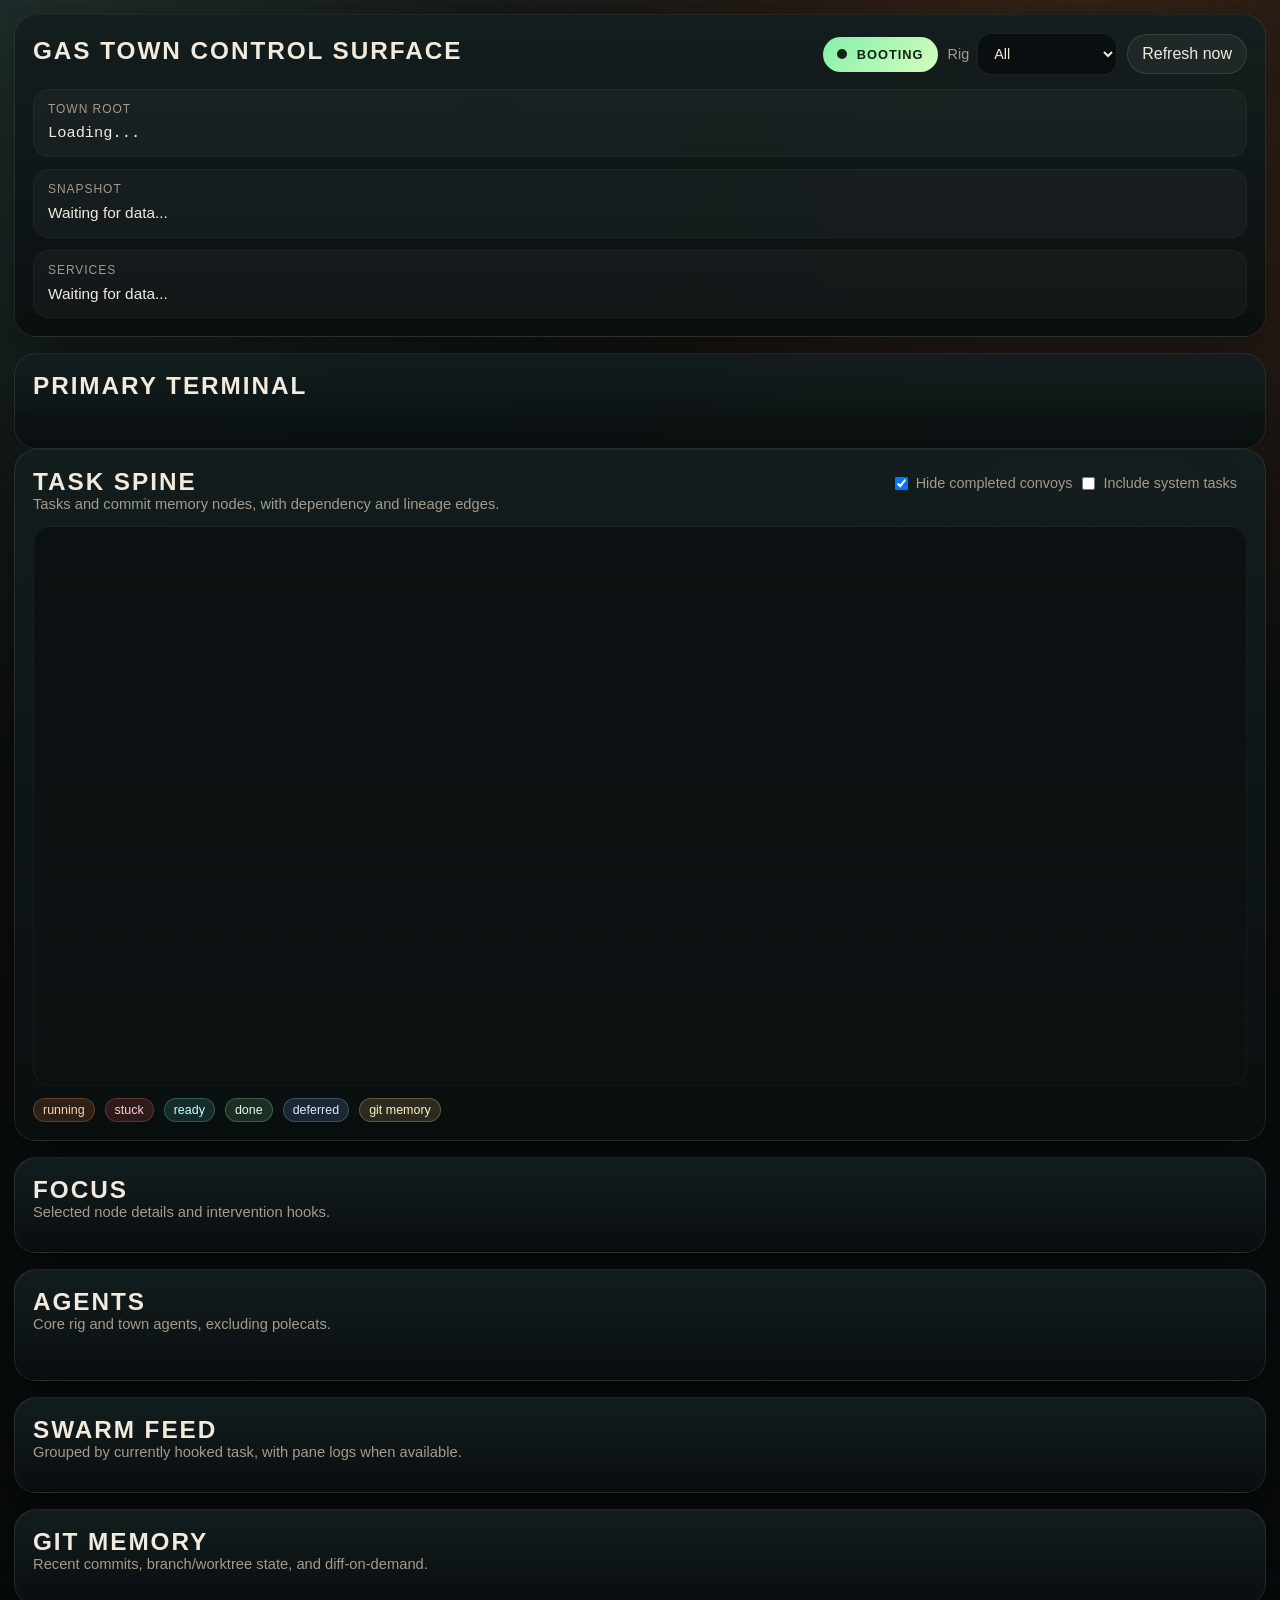
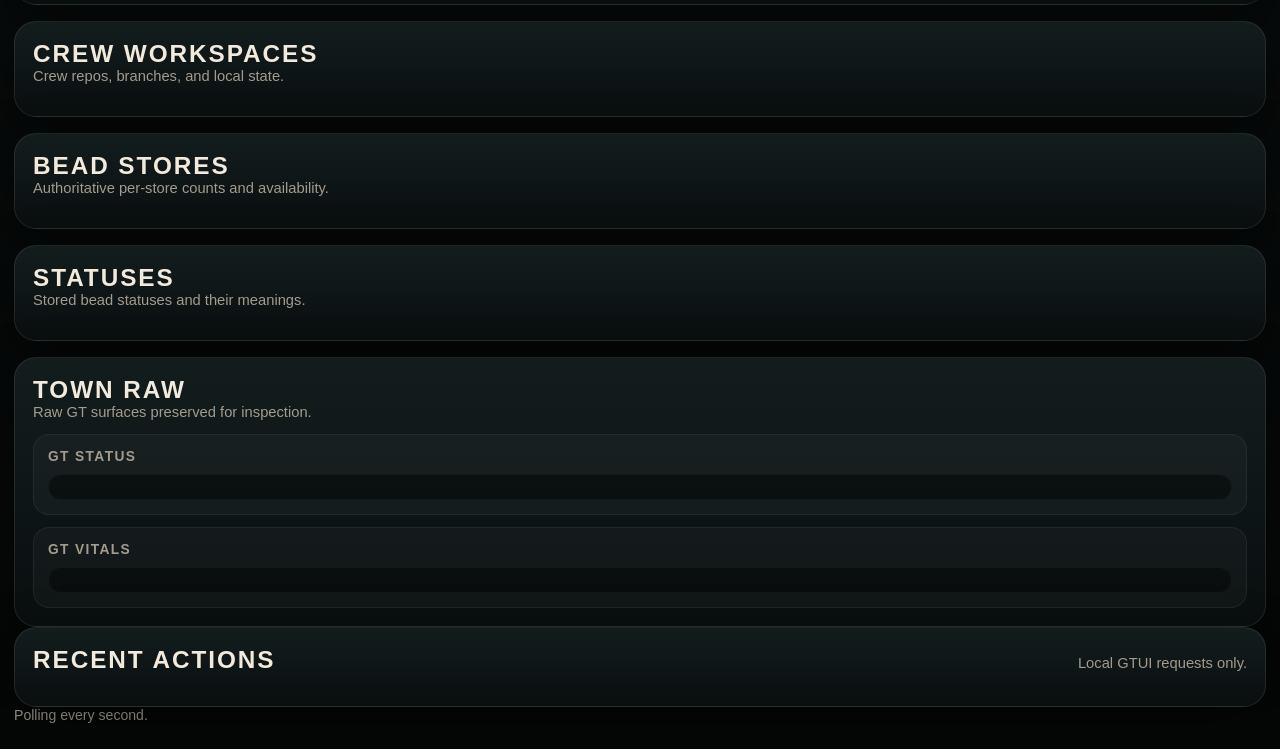
==== frontend/index.html @ 1278452f "chore: retire legacy webui" ====
<!DOCTYPE html>
<html lang="en">
<head>
  <meta charset="UTF-8">
  <meta name="viewport" content="width=device-width, initial-scale=1.0">
  <title>GTUI</title>
  <link rel="stylesheet" href="static/css/app.css">
  <script>
    (() => {
      const platform = navigator.userAgentData?.platform || navigator.platform || navigator.userAgent || "";
      document.documentElement.classList.toggle("tauri-macos", Boolean(window.__TAURI__) && /mac/i.test(platform));
    })();
  </script>
</head>
<body>
  <header class="app-chrome" data-tauri-drag-region aria-label="Window title bar">
    <div class="app-chrome-title">Gas Town UI</div>
  </header>

  <main class="shell">
    <section class="panel metrics-panel">
      <div class="panel-head">
        <h2>Gas Town Control Surface</h2>
        <div class="toolbar control-surface-toolbar">
          <div class="live-pill" id="live-pill">
            <span class="pulse"></span>
            <span id="live-label">Booting</span>
          </div>
          <label class="filter-group" for="scope-select">
            <span>Rig</span>
            <select id="scope-select">
              <option value="all">All</option>
            </select>
          </label>
          <button id="refresh-button" type="button">Refresh now</button>
        </div>
      </div>
      <div id="metrics"></div>
      <div class="control-surface-meta">
        <div class="surface-card">
          <span class="surface-card-label">Town Root</span>
          <div class="surface-card-value mono" id="gt-root">Loading...</div>
        </div>
        <div class="surface-card">
          <span class="surface-card-label">Snapshot</span>
          <div class="surface-card-value" id="snapshot-stamp">Waiting for data...</div>
        </div>
        <div class="surface-card">
          <span class="surface-card-label">Services</span>
          <div class="surface-card-value" id="service-stamp">Waiting for data...</div>
        </div>
      </div>
    </section>

    <section class="panel">
      <div class="panel-head">
        <h2>Primary Terminal</h2>
        <div class="subtle" id="primary-terminal-summary"></div>
      </div>
      <div class="terminal-main" id="primary-terminal"></div>
    </section>

    <section class="main-grid">
      <section class="panel">
        <div class="panel-head">
          <div>
            <h2>Task Spine</h2>
            <div class="subtle">Tasks and commit memory nodes, with dependency and lineage edges.</div>
          </div>
          <div class="toolbar">
            <label class="toggle">
              <input id="hide-completed-convoys" type="checkbox" checked>
              <span>Hide completed convoys</span>
            </label>
            <label class="toggle">
              <input id="include-system" type="checkbox">
              <span>Include system tasks</span>
            </label>
            <div class="subtle" id="graph-summary"></div>
          </div>
        </div>
        <div class="graph-wrap">
          <div class="graph-stage" id="graph-stage">
            <svg class="graph-svg" id="graph-svg"></svg>
            <div class="graph-nodes" id="graph-nodes"></div>
          </div>
        </div>
        <div class="legend">
          <span class="chip running">running</span>
          <span class="chip stuck">stuck</span>
          <span class="chip ready">ready</span>
          <span class="chip done">done</span>
          <span class="chip ice">deferred</span>
          <span class="chip memory">git memory</span>
        </div>
      </section>

      <aside class="panel">
        <div class="panel-head">
          <div>
            <h2>Focus</h2>
            <div class="subtle">Selected node details and intervention hooks.</div>
          </div>
        </div>
        <div class="focus-stack" id="focus-panel"></div>
      </aside>
    </section>

    <section class="panel section-gap">
      <div class="panel-head">
        <div>
          <h2>Agents</h2>
          <div class="subtle">Core rig and town agents, excluding polecats.</div>
        </div>
        <div class="subtle" id="agent-summary"></div>
      </div>
      <div class="roster-grid" id="agent-roster"></div>
    </section>

    <section class="lower-grid">
      <section class="panel swarm-feed-panel">
        <div class="panel-head">
          <div>
            <h2>Swarm Feed</h2>
            <div class="subtle">Grouped by currently hooked task, with pane logs when available.</div>
          </div>
          <div class="subtle" id="feed-summary"></div>
        </div>
        <div class="feed-list" id="feed-list"></div>
      </section>

      <section class="panel">
        <div class="panel-head">
          <div>
            <h2>Git Memory</h2>
            <div class="subtle">Recent commits, branch/worktree state, and diff-on-demand.</div>
          </div>
          <div class="subtle" id="git-summary"></div>
        </div>
        <div class="git-grid" id="git-panel"></div>
      </section>
    </section>

    <section class="overview-grid">
      <section class="panel">
        <div class="panel-head">
          <div>
            <h2>Crew Workspaces</h2>
            <div class="subtle">Crew repos, branches, and local state.</div>
          </div>
          <div class="subtle" id="crew-summary"></div>
        </div>
        <div class="stack" id="crew-panel"></div>
      </section>

      <section class="panel">
        <div class="panel-head">
          <div>
            <h2>Bead Stores</h2>
            <div class="subtle">Authoritative per-store counts and availability.</div>
          </div>
          <div class="subtle" id="stores-summary"></div>
        </div>
        <div class="stack" id="stores-panel"></div>
      </section>

      <section class="panel">
        <div class="panel-head">
          <div>
            <h2>Statuses</h2>
            <div class="subtle">Stored bead statuses and their meanings.</div>
          </div>
        </div>
        <div class="stack" id="status-panel"></div>
      </section>
    </section>

    <section class="panel">
      <div class="panel-head">
        <div>
          <h2>Town Raw</h2>
          <div class="subtle">Raw GT surfaces preserved for inspection.</div>
        </div>
      </div>
      <div class="raw-grid">
        <div class="card">
          <h3>GT Status</h3>
          <pre id="raw-status"></pre>
        </div>
        <div class="card">
          <h3>GT Vitals</h3>
          <pre id="raw-vitals"></pre>
        </div>
      </div>
    </section>

    <section class="panel" id="actions-panel">
      <div class="panel-head">
        <h2>Recent Actions</h2>
        <div class="subtle">Local GTUI requests only.</div>
      </div>
      <div class="action-list" id="actions-list"></div>
    </section>

    <section class="panel" id="errors-panel" hidden>
      <div class="panel-head">
        <h2>Command Errors</h2>
        <div class="subtle">Failed polls stay visible here until the next clean update.</div>
      </div>
      <div class="error-list" id="errors-list"></div>
    </section>

    <div class="footer">
      <div id="footer-left">Polling every second.</div>
      <div id="footer-right"></div>
    </div>
  </main>

  <div class="toast" id="toast"></div>

  <script type="module" src="static/js/app.js"></script>
</body>
</html>
---- frontend/static/css/app.css ----
:root {
      --bg: #0a0f10;
      --bg-2: #0f1718;
      --panel: rgba(14, 22, 23, 0.9);
      --panel-2: rgba(19, 30, 31, 0.92);
      --line: rgba(230, 225, 211, 0.1);
      --text: #f2eadc;
      --muted: #a39b8d;
      --running: #ff8a3d;
      --stuck: #ff6767;
      --ready: #60d3c5;
      --done: #8de5a8;
      --ice: #8eb5ff;
      --memory: #f3cb7a;
      --accent: #f7b267;
      --shadow: 0 24px 60px rgba(0, 0, 0, 0.35);
      --radius: 22px;
      --radius-sm: 16px;
      --mono: "Iosevka", "SFMono-Regular", "Menlo", "Monaco", monospace;
      --sans: "IBM Plex Sans", "Avenir Next", "Segoe UI", sans-serif;
      --display: "Avenir Next Condensed", "Futura", "Trebuchet MS", sans-serif;
    }

    * {
      box-sizing: border-box;
    }

    html, body {
      margin: 0;
      min-height: 100%;
      background:
        radial-gradient(circle at top left, rgba(96, 211, 197, 0.14), transparent 28%),
        radial-gradient(circle at 85% 5%, rgba(255, 138, 61, 0.16), transparent 24%),
        linear-gradient(180deg, #121110 0%, #090d0d 52%, #050707 100%);
      color: var(--text);
      font-family: var(--sans);
    }

    body::before {
      content: "";
      position: fixed;
      inset: 0;
      pointer-events: none;
      background-image:
        linear-gradient(rgba(255, 255, 255, 0.02) 1px, transparent 1px),
        linear-gradient(90deg, rgba(255, 255, 255, 0.02) 1px, transparent 1px);
      background-size: 32px 32px;
      mask-image: linear-gradient(180deg, rgba(0, 0, 0, 0.7), transparent 90%);
    }

    button, input, textarea, select {
      font: inherit;
    }

    button {
      appearance: none;
      border: 1px solid rgba(255, 255, 255, 0.1);
      background: rgba(255, 255, 255, 0.05);
      color: var(--text);
      padding: 10px 14px;
      border-radius: 999px;
      cursor: pointer;
      transition: background 120ms ease, transform 120ms ease, border-color 120ms ease;
    }

    button:hover:enabled {
      background: rgba(255, 255, 255, 0.1);
      transform: translateY(-1px);
      border-color: rgba(255, 255, 255, 0.18);
    }

    button:disabled {
      opacity: 0.4;
      cursor: not-allowed;
    }

    input, textarea, select {
      width: 100%;
      border-radius: 14px;
      border: 1px solid rgba(255, 255, 255, 0.08);
      background: rgba(4, 7, 8, 0.56);
      color: var(--text);
      padding: 11px 12px;
    }

    textarea {
      min-height: 92px;
      resize: vertical;
    }

    .shell {
      width: min(1680px, calc(100% - 28px));
      margin: 14px auto 26px;
    }

    .app-chrome {
      display: none;
    }

    .tauri-macos .app-chrome {
      display: grid;
      grid-template-columns: minmax(120px, 1fr) auto minmax(120px, 1fr);
      align-items: center;
      height: 72px;
      padding: 0 24px;
      color: rgba(242, 234, 220, 0.78);
      user-select: none;
    }

    .app-chrome-title {
      grid-column: 2;
      font-weight: 800;
      letter-spacing: 0.08em;
      line-height: 1;
      pointer-events: none;
    }

    .hero {
      display: grid;
      grid-template-columns: minmax(0, 1.35fr) minmax(360px, 0.95fr);
      gap: 16px;
      margin-bottom: 16px;
    }

    .hero-card,
    .panel,
    .metric,
    .feed-card,
    .group-card,
    .repo-card {
      border: 1px solid var(--line);
      background: linear-gradient(180deg, rgba(20, 30, 31, 0.96), rgba(10, 15, 16, 0.94));
      box-shadow: var(--shadow);
      border-radius: var(--radius);
      backdrop-filter: blur(18px);
    }

    .hero-card {
      padding: 22px 24px;
      position: relative;
      overflow: hidden;
    }

    .hero-card::after {
      content: "";
      position: absolute;
      inset: auto -10% -45% 48%;
      height: 180px;
      background: radial-gradient(circle, rgba(247, 178, 103, 0.16), transparent 70%);
      pointer-events: none;
    }

    .eyebrow {
      margin: 0 0 10px;
      text-transform: uppercase;
      letter-spacing: 0.18em;
      color: var(--ready);
      font-size: 0.74rem;
      font-weight: 700;
    }

    h1 {
      margin: 0;
      font-family: var(--display);
      text-transform: uppercase;
      letter-spacing: 0.04em;
      line-height: 0.94;
      font-size: clamp(2.8rem, 4.4vw, 5rem);
    }

    .subtitle {
      margin: 12px 0 0;
      max-width: 70ch;
      color: var(--muted);
      line-height: 1.55;
    }

    .hero-grid {
      display: grid;
      gap: 12px;
    }

    .live-row {
      display: flex;
      align-items: center;
      justify-content: space-between;
      gap: 12px;
    }

    .live-pill {
      display: inline-flex;
      align-items: center;
      gap: 10px;
      padding: 10px 14px;
      border-radius: 999px;
      background: linear-gradient(135deg, #84f0ab, #d6fdbd);
      color: #102214;
      font-weight: 800;
      letter-spacing: 0.08em;
      text-transform: uppercase;
      font-size: 0.8rem;
    }

    .live-pill.stale {
      background: linear-gradient(135deg, var(--memory), #ffe6ab);
      color: #342309;
    }

    .live-pill.error {
      background: linear-gradient(135deg, #ff7e7e, #ffc1c1);
      color: #341010;
    }

    .live-pill.loading {
      background: linear-gradient(135deg, var(--ice), #dbe7ff);
      color: #0e1d38;
    }

    .pulse {
      width: 10px;
      height: 10px;
      border-radius: 50%;
      background: currentColor;
      animation: pulse 1.4s infinite;
    }

    @keyframes pulse {
      0% { box-shadow: 0 0 0 0 rgba(0, 0, 0, 0.35); }
      70% { box-shadow: 0 0 0 12px rgba(0, 0, 0, 0); }
      100% { box-shadow: 0 0 0 0 rgba(0, 0, 0, 0); }
    }

    .stamp-grid {
      display: grid;
      gap: 10px;
    }

    .stamp {
      padding: 12px 14px;
      border-radius: 16px;
      background: rgba(255, 255, 255, 0.03);
      border: 1px solid rgba(255, 255, 255, 0.04);
    }

    .stamp-label {
      display: block;
      margin-bottom: 8px;
      color: var(--muted);
      font-size: 0.75rem;
      text-transform: uppercase;
      letter-spacing: 0.08em;
    }

    .stamp-value {
      font-size: 0.96rem;
      line-height: 1.45;
      word-break: break-word;
    }

    .metrics-panel {
      margin-bottom: 16px;
      overflow: hidden;
    }

    .metrics-table-wrap {
      overflow-x: auto;
    }

    .control-surface-toolbar {
      justify-content: flex-end;
    }

    .control-surface-meta {
      display: grid;
      grid-template-columns: repeat(3, minmax(0, 1fr));
      gap: 12px;
      margin-top: 12px;
    }

    .surface-card {
      padding: 12px 14px;
      border-radius: 16px;
      background: rgba(255, 255, 255, 0.03);
      border: 1px solid rgba(255, 255, 255, 0.04);
      min-width: 0;
    }

    .surface-card-label {
      display: block;
      margin-bottom: 6px;
      color: var(--muted);
      font-size: 0.75rem;
      text-transform: uppercase;
      letter-spacing: 0.08em;
    }

    .surface-card-value {
      font-size: 0.96rem;
      line-height: 1.45;
      word-break: break-word;
    }

    .metrics-table {
      width: 100%;
      border-collapse: collapse;
      table-layout: fixed;
    }

    .metrics-table td {
      padding: 10px 12px 11px;
      border-top: 1px solid rgba(255, 255, 255, 0.05);
      border-right: 1px solid rgba(255, 255, 255, 0.05);
      vertical-align: top;
    }

    .metrics-table td:last-child {
      border-right: 0;
    }

    .metrics-table-label {
      color: var(--muted);
      text-transform: uppercase;
      letter-spacing: 0.08em;
      font-size: 0.71rem;
      margin-bottom: 6px;
    }

    .metrics-table-value {
      font-family: var(--display);
      font-size: clamp(1.2rem, 1.5vw, 1.8rem);
      line-height: 1;
      margin-bottom: 6px;
    }

    .metrics-table-sub {
      color: var(--muted);
      font-size: 0.79rem;
      line-height: 1.3;
      display: -webkit-box;
      -webkit-line-clamp: 2;
      -webkit-box-orient: vertical;
      overflow: hidden;
    }

    .accent-running { color: var(--running); }
    .accent-stuck { color: var(--stuck); }
    .accent-ready { color: var(--ready); }
    .accent-done { color: var(--done); }
    .accent-memory { color: var(--memory); }
    .accent-ice { color: var(--ice); }

    .panel {
      padding: 18px;
    }

    .panel-head {
      display: flex;
      align-items: baseline;
      justify-content: space-between;
      gap: 12px;
      margin-bottom: 14px;
    }

    .panel-head h2 {
      margin: 0;
      font-family: var(--display);
      text-transform: uppercase;
      letter-spacing: 0.08em;
      font-size: 1.52rem;
    }

    .subtle {
      color: var(--muted);
      font-size: 0.92rem;
    }

    .toolbar {
      display: flex;
      align-items: center;
      gap: 10px;
      flex-wrap: wrap;
    }

    .filter-group {
      display: inline-flex;
      align-items: center;
      gap: 8px;
      color: var(--muted);
      font-size: 0.9rem;
    }

    .filter-group select {
      width: auto;
      min-width: 140px;
      padding-right: 34px;
    }

    .toggle {
      display: inline-flex;
      align-items: center;
      gap: 8px;
      color: var(--muted);
      font-size: 0.9rem;
    }

    .toggle input {
      width: auto;
      margin: 0;
    }

    .main-grid {
      display: grid;
      grid-template-columns: minmax(0, 1.7fr) minmax(360px, 0.8fr);
      gap: 16px;
      margin-bottom: 16px;
    }

    .main-grid > *,
    .lower-grid > *,
    .overview-grid > *,
    .raw-grid > *,
    .terminal-main > * {
      min-width: 0;
    }

    .lower-grid {
      display: grid;
      grid-template-columns: minmax(0, 1.15fr) minmax(0, 1fr);
      gap: 16px;
      margin-bottom: 16px;
    }

    .overview-grid {
      display: grid;
      grid-template-columns: repeat(3, minmax(0, 1fr));
      gap: 16px;
      margin-bottom: 16px;
    }

    .raw-grid {
      display: grid;
      grid-template-columns: repeat(2, minmax(0, 1fr));
      gap: 12px;
    }

    .terminal-main {
      display: grid;
      grid-template-columns: minmax(0, 1.45fr) minmax(300px, 0.85fr);
      gap: 14px;
      margin-bottom: 16px;
    }

    .section-gap {
      margin-bottom: 16px;
    }

    .terminal-shell {
      display: grid;
      gap: 12px;
    }

    .terminal-meta {
      display: grid;
      gap: 12px;
    }

    .graph-wrap {
      position: relative;
      min-height: 560px;
      border-radius: 18px;
      overflow: auto;
      cursor: grab;
      scrollbar-width: none;
      -ms-overflow-style: none;
      touch-action: none;
      background:
        linear-gradient(180deg, rgba(6, 9, 10, 0.58), rgba(14, 19, 20, 0.42)),
        linear-gradient(90deg, rgba(255, 255, 255, 0.02) 1px, transparent 1px),
        linear-gradient(rgba(255, 255, 255, 0.02) 1px, transparent 1px);
      background-size: auto, 48px 48px, 48px 48px;
      border: 1px solid rgba(255, 255, 255, 0.04);
    }

    .graph-wrap::-webkit-scrollbar {
      width: 0;
      height: 0;
      display: none;
    }

    .graph-wrap.dragging {
      cursor: grabbing;
      user-select: none;
    }

    .graph-stage {
      position: relative;
      min-width: 100%;
    }

    .graph-svg {
      position: absolute;
      inset: 0;
      overflow: visible;
    }

    .graph-nodes {
      position: relative;
    }

    .graph-edge {
      fill: none;
      stroke-width: 2.4;
      opacity: 0.56;
    }

    .graph-edge.dependency { stroke: rgba(255, 255, 255, 0.35); }
    .graph-edge.parent { stroke: rgba(96, 211, 197, 0.45); stroke-dasharray: 7 6; }
    .graph-edge.commit { stroke: rgba(243, 203, 122, 0.55); stroke-dasharray: 4 5; }
    .graph-edge.active { opacity: 0.95; }
    .graph-edge.muted { opacity: 0.14; }

    .node {
      position: absolute;
      border: 1px solid rgba(255, 255, 255, 0.08);
      border-radius: 18px;
      padding: 12px 14px;
      text-align: left;
      color: var(--text);
      background: linear-gradient(180deg, rgba(16, 24, 25, 0.98), rgba(8, 12, 13, 0.96));
      box-shadow: 0 18px 38px rgba(0, 0, 0, 0.28);
      cursor: pointer;
      transition: transform 120ms ease, border-color 120ms ease, box-shadow 120ms ease, opacity 120ms ease;
    }

    .node:hover {
      transform: translateY(-2px);
    }

    .node.selected {
      border-color: rgba(247, 178, 103, 0.9);
      box-shadow: 0 0 0 2px rgba(247, 178, 103, 0.2), 0 20px 42px rgba(0, 0, 0, 0.32);
    }

    .node.muted {
      opacity: 0.3;
    }

    .node.task { width: 244px; min-height: 92px; }
    .node.commit { width: 176px; min-height: 58px; border-radius: 999px; }
    .node.running { border-color: rgba(255, 138, 61, 0.7); }
    .node.stuck { border-color: rgba(255, 103, 103, 0.65); }
    .node.ready { border-color: rgba(96, 211, 197, 0.56); }
    .node.done { border-color: rgba(141, 229, 168, 0.55); }
    .node.ice { border-color: rgba(142, 181, 255, 0.55); }
    .node.memory { border-color: rgba(243, 203, 122, 0.7); }

    .node-top {
      display: flex;
      align-items: baseline;
      justify-content: space-between;
      gap: 10px;
      margin-bottom: 8px;
    }

    .node-id {
      font-family: var(--mono);
      font-size: 0.78rem;
      color: var(--memory);
      letter-spacing: 0.04em;
    }

    .status-dot {
      width: 10px;
      height: 10px;
      border-radius: 50%;
      flex: none;
    }

    .status-dot.running { background: var(--running); }
    .status-dot.stuck { background: var(--stuck); }
    .status-dot.ready { background: var(--ready); }
    .status-dot.done { background: var(--done); }
    .status-dot.ice { background: var(--ice); }
    .status-dot.memory { background: var(--memory); }

    .node-title {
      font-weight: 800;
      line-height: 1.35;
      font-size: 0.94rem;
    }

    .node-meta {
      display: flex;
      flex-wrap: wrap;
      gap: 7px;
      margin-top: 10px;
    }

    .chip {
      display: inline-flex;
      align-items: center;
      gap: 7px;
      padding: 5px 9px;
      border-radius: 999px;
      background: rgba(255, 255, 255, 0.06);
      color: var(--muted);
      border: 1px solid rgba(255, 255, 255, 0.06);
      font-size: 0.78rem;
      line-height: 1;
    }

    .chip.running {
      background: rgba(255, 138, 61, 0.15);
      color: #ffd1b3;
      border-color: rgba(255, 138, 61, 0.28);
    }

    .chip.stuck {
      background: rgba(255, 103, 103, 0.15);
      color: #ffd0d0;
      border-color: rgba(255, 103, 103, 0.28);
    }

    .chip.ready {
      background: rgba(96, 211, 197, 0.15);
      color: #c8fff8;
      border-color: rgba(96, 211, 197, 0.28);
    }

    .chip.done {
      background: rgba(141, 229, 168, 0.15);
      color: #d9ffe4;
      border-color: rgba(141, 229, 168, 0.28);
    }

    .chip.memory {
      background: rgba(243, 203, 122, 0.15);
      color: #fff1c4;
      border-color: rgba(243, 203, 122, 0.28);
    }

    .chip.ice {
      background: rgba(142, 181, 255, 0.15);
      color: #dbe8ff;
      border-color: rgba(142, 181, 255, 0.28);
    }

    .legend {
      display: flex;
      gap: 10px;
      flex-wrap: wrap;
      margin-top: 12px;
      color: var(--muted);
      font-size: 0.83rem;
    }

    .focus-stack,
    .stack {
      display: grid;
      gap: 12px;
      min-width: 0;
    }

    .focus-title {
      font-size: 1.18rem;
      font-weight: 800;
      line-height: 1.35;
    }

    .focus-description {
      color: var(--muted);
      line-height: 1.58;
      font-size: 0.95rem;
      max-height: 180px;
      overflow: auto;
      padding-right: 4px;
      min-width: 0;
      overflow-wrap: anywhere;
      word-break: break-word;
    }

    .card {
      border: 1px solid rgba(255, 255, 255, 0.06);
      border-radius: 16px;
      padding: 14px;
      background: rgba(255, 255, 255, 0.03);
      min-width: 0;
      max-width: 100%;
      box-sizing: border-box;
    }

    .card h3 {
      margin: 0 0 10px;
      font-size: 0.86rem;
      text-transform: uppercase;
      letter-spacing: 0.1em;
      color: var(--muted);
    }

    .mono {
      font-family: var(--mono);
    }

    .agent-row,
    .memory-row,
    .commit-row {
      display: grid;
      gap: 8px;
      padding: 12px;
      border-radius: 14px;
      background: rgba(255, 255, 255, 0.03);
      border: 1px solid rgba(255, 255, 255, 0.04);
      min-width: 0;
      max-width: 100%;
      box-sizing: border-box;
    }

    .agent-top,
    .memory-top,
    .commit-top,
    .group-top {
      display: flex;
      align-items: baseline;
      justify-content: space-between;
      gap: 10px;
    }

    .tiny-actions {
      display: flex;
      gap: 8px;
      flex-wrap: wrap;
    }

    .tiny-actions button {
      padding: 8px 11px;
      font-size: 0.84rem;
    }

    .empty {
      padding: 16px;
      border: 1px dashed rgba(255, 255, 255, 0.08);
      border-radius: 16px;
      color: var(--muted);
      text-align: center;
      background: rgba(255, 255, 255, 0.02);
    }

    .loading-state {
      display: flex;
      align-items: center;
      gap: 14px;
      min-height: 104px;
      padding: 18px;
      border-top: 1px solid rgba(255, 255, 255, 0.05);
      background: rgba(255, 255, 255, 0.02);
    }

    .loading-spinner {
      width: 34px;
      height: 34px;
      flex: 0 0 auto;
      border-radius: 50%;
      border: 3px solid rgba(142, 181, 255, 0.2);
      border-top-color: var(--ice);
      animation: spin 900ms linear infinite;
    }

    .loading-title {
      color: var(--text);
      font-weight: 800;
      margin-bottom: 4px;
    }

    .loading-copy {
      color: var(--muted);
      line-height: 1.45;
    }

    .loading-empty {
      border-color: rgba(142, 181, 255, 0.18);
      background: rgba(142, 181, 255, 0.04);
    }

    @keyframes spin {
      to {
        transform: rotate(360deg);
      }
    }

    .feed-list {
      display: grid;
      gap: 12px;
      align-content: start;
      min-width: 0;
    }

    .swarm-feed-panel {
      display: flex;
      flex-direction: column;
    }

    .swarm-feed-panel .feed-list {
      flex: 1 1 auto;
    }

    .feed-list.single-feed-group {
      height: 100%;
    }

    .feed-list.single-feed-group > .group-card {
      min-height: 100%;
      display: flex;
      flex-direction: column;
    }

    .roster-grid {
      display: grid;
      grid-template-columns: repeat(auto-fit, minmax(320px, 1fr));
      gap: 12px;
      margin-bottom: 16px;
    }

    .terminal-roster-grid {
      grid-template-columns: minmax(0, 1fr);
      margin-bottom: 0;
    }

    .roster-card {
      padding: 14px;
      min-width: 0;
      max-width: 100%;
      box-sizing: border-box;
    }

    .roster-main {
      display: grid;
      gap: 10px;
      min-width: 0;
    }

    .roster-main > * {
      min-width: 0;
      max-width: 100%;
    }

    .roster-task {
      display: grid;
      gap: 6px;
    }

    .roster-task-title {
      font-weight: 800;
      line-height: 1.35;
      font-size: 0.98rem;
    }

    .roster-churn {
      padding: 12px;
      border-radius: 14px;
      background: rgba(255, 255, 255, 0.03);
      border: 1px solid rgba(255, 255, 255, 0.04);
      display: grid;
      gap: 8px;
    }

    .roster-churn-label {
      color: var(--muted);
      font-size: 0.76rem;
      text-transform: uppercase;
      letter-spacing: 0.08em;
    }

    .roster-churn-text {
      line-height: 1.5;
    }

    .group-card {
      padding: 14px;
      min-width: 0;
      max-width: 100%;
      box-sizing: border-box;
    }

    .roster-card .agent-top {
      align-items: flex-start;
      flex-wrap: wrap;
    }

    .roster-card .agent-top > :first-child {
      flex: 1 1 240px;
      min-width: 0;
    }

    .roster-card .tiny-actions {
      flex: 0 0 auto;
      max-width: 100%;
      justify-content: flex-end;
    }

    .roster-card .feed-title,
    .roster-card .subtle,
    .roster-card .mono,
    .roster-card .roster-task-title,
    .roster-card .roster-churn-text,
    .roster-card details,
    .roster-card details summary,
    .roster-card pre {
      min-width: 0;
      max-width: 100%;
      overflow-wrap: anywhere;
      word-break: break-word;
      box-sizing: border-box;
    }

    .group-header {
      display: grid;
      gap: 10px;
      margin-bottom: 12px;
    }

    .agent-grid {
      display: grid;
      gap: 10px;
      align-items: stretch;
    }

    .agent-grid.single-agent {
      min-height: 100%;
    }

    .feed-card {
      padding: 12px;
      border-radius: 16px;
      display: grid;
      gap: 12px;
      align-content: start;
      min-width: 0;
    }

    .agent-grid.single-agent > .feed-card {
      min-height: 100%;
    }

    .feed-title {
      font-weight: 800;
    }

    .log-block,
    .event-block,
    pre {
      margin: 0;
      padding: 12px;
      border-radius: 14px;
      background: rgba(4, 7, 8, 0.58);
      border: 1px solid rgba(255, 255, 255, 0.04);
      color: #d8d2c6;
      font-family: var(--mono);
      font-size: 0.8rem;
      line-height: 1.5;
      white-space: pre-wrap;
      word-break: break-word;
    }

    .primary-log-block {
      min-height: 320px;
      max-height: min(72vh, 980px);
      overflow: auto;
      overscroll-behavior: contain;
      scrollbar-gutter: stable;
    }

    .feed-log-block {
      min-height: 220px;
      max-height: min(38vh, 360px);
      overflow: auto;
      overscroll-behavior: contain;
      scrollbar-gutter: stable;
    }

    .codex-transcript {
      display: grid;
      gap: 12px;
      padding: 14px;
      align-content: start;
    }

    .codex-item {
      display: grid;
      gap: 7px;
    }

    .codex-head {
      display: flex;
      align-items: center;
      justify-content: space-between;
      gap: 10px;
      color: var(--muted);
      font-size: 0.76rem;
      text-transform: uppercase;
      letter-spacing: 0.08em;
    }

    .codex-head-left {
      display: inline-flex;
      align-items: center;
      gap: 8px;
      min-width: 0;
    }

    .codex-role {
      color: var(--text);
      font-weight: 700;
    }

    .codex-phase {
      color: var(--muted);
    }

    .codex-time {
      flex: none;
      white-space: nowrap;
    }

    .codex-bubble {
      border-radius: 16px;
      border: 1px solid rgba(255, 255, 255, 0.06);
      background: rgba(255, 255, 255, 0.04);
      padding: 12px 13px;
      min-width: 0;
    }

    .codex-item.user .codex-bubble {
      background: rgba(243, 203, 122, 0.08);
      border-color: rgba(243, 203, 122, 0.18);
    }

    .codex-item.assistant .codex-bubble {
      background: rgba(96, 211, 197, 0.07);
      border-color: rgba(96, 211, 197, 0.14);
    }

    .codex-item.tool_call .codex-bubble,
    .codex-item.tool_output .codex-bubble {
      background: rgba(255, 255, 255, 0.03);
      border-color: rgba(255, 255, 255, 0.07);
    }

    .codex-item.event .codex-bubble {
      background: rgba(142, 181, 255, 0.08);
      border-color: rgba(142, 181, 255, 0.16);
    }

    .codex-text,
    .codex-summary,
    .codex-event-text {
      word-break: break-word;
      line-height: 1.55;
    }

    .codex-item.user .codex-text,
    .codex-event-text {
      white-space: pre-wrap;
    }

    .codex-summary {
      font-weight: 700;
      line-height: 1.4;
    }

    .codex-markdown {
      display: grid;
      gap: 10px;
    }

    .codex-markdown > :first-child {
      margin-top: 0;
    }

    .codex-markdown > :last-child {
      margin-bottom: 0;
    }

    .codex-markdown p,
    .codex-markdown ul,
    .codex-markdown ol,
    .codex-markdown blockquote,
    .codex-markdown pre,
    .codex-markdown h1,
    .codex-markdown h2,
    .codex-markdown h3,
    .codex-markdown h4,
    .codex-markdown h5,
    .codex-markdown h6 {
      margin: 0;
    }

    .codex-markdown h1,
    .codex-markdown h2,
    .codex-markdown h3,
    .codex-markdown h4,
    .codex-markdown h5,
    .codex-markdown h6 {
      font-family: var(--display);
      line-height: 1.12;
      letter-spacing: 0.03em;
      text-transform: none;
    }

    .codex-markdown h1 { font-size: 1.45rem; }
    .codex-markdown h2 { font-size: 1.28rem; }
    .codex-markdown h3 { font-size: 1.16rem; }
    .codex-markdown h4,
    .codex-markdown h5,
    .codex-markdown h6 { font-size: 1rem; }

    .codex-markdown ul,
    .codex-markdown ol {
      padding-left: 1.2rem;
      display: grid;
      gap: 6px;
    }

    .codex-markdown li {
      line-height: 1.5;
    }

    .codex-markdown blockquote {
      padding-left: 12px;
      border-left: 2px solid rgba(96, 211, 197, 0.34);
      color: #d7efe9;
    }

    .codex-markdown a {
      color: #9be7db;
      text-decoration: underline;
      text-decoration-color: rgba(155, 231, 219, 0.45);
      text-underline-offset: 2px;
    }

    .codex-markdown code {
      font-family: var(--mono);
      font-size: 0.92em;
      padding: 0.14em 0.34em;
      border-radius: 7px;
      background: rgba(4, 7, 8, 0.56);
      border: 1px solid rgba(255, 255, 255, 0.04);
    }

    .codex-markdown pre {
      padding: 11px 12px;
      border-radius: 12px;
      background: rgba(4, 7, 8, 0.56);
      border: 1px solid rgba(255, 255, 255, 0.04);
      overflow: auto;
    }

    .codex-markdown pre code {
      display: block;
      padding: 0;
      border: 0;
      background: transparent;
      border-radius: 0;
      white-space: pre-wrap;
      word-break: break-word;
    }

    .codex-output {
      margin: 10px 0 0;
      padding: 10px 11px;
      border-radius: 12px;
      background: rgba(4, 7, 8, 0.5);
      border: 1px solid rgba(255, 255, 255, 0.04);
      color: #d8d2c6;
      font-family: var(--mono);
      font-size: 0.77rem;
      line-height: 1.48;
      white-space: pre-wrap;
      word-break: break-word;
    }

    .codex-inline-row {
      padding: 3px 0;
      display: flex;
      align-items: flex-start;
      justify-content: space-between;
      gap: 12px;
    }

    .codex-inline-system {
      padding: 0;
      border: 0;
      background: transparent;
    }

    .codex-inline-main {
      min-width: 0;
      flex: 1 1 auto;
      display: flex;
      align-items: flex-start;
      gap: 8px;
      flex-wrap: nowrap;
    }

    .codex-inline-main .chip {
      flex: none;
    }

    .codex-inline-text {
      min-width: 0;
      flex: 1 1 auto;
      color: var(--text);
      line-height: 1.45;
      overflow-wrap: anywhere;
      word-break: break-word;
    }

    .codex-inline-right {
      display: inline-flex;
      align-items: center;
      gap: 10px;
      flex: none;
      color: var(--muted);
    }

    .codex-inline-chevron {
      color: var(--memory);
      font-size: 0.78rem;
      line-height: 1;
      transition: transform 120ms ease;
    }

    .codex-inline-system.open .codex-inline-chevron {
      transform: rotate(90deg);
    }

    .codex-inline-system .codex-output {
      margin-top: 8px;
      margin-left: 18px;
    }

    .codex-inline-toggle {
      appearance: none;
      border: 0;
      background: transparent;
      box-shadow: none;
      color: inherit;
      padding: 0;
      width: 18px;
      height: 18px;
      border-radius: 999px;
      display: inline-grid;
      place-items: center;
      flex: none;
      cursor: pointer;
      transform: none;
    }

    .codex-inline-toggle:hover:enabled {
      background: rgba(255, 255, 255, 0.06);
      border-color: transparent;
      transform: none;
    }

    .event-list {
      display: grid;
      gap: 8px;
    }

    .event-item {
      padding: 10px 12px;
      border-radius: 14px;
      background: rgba(255, 255, 255, 0.03);
      border: 1px solid rgba(255, 255, 255, 0.04);
    }

    .event-time {
      color: var(--muted);
      font-size: 0.78rem;
      margin-bottom: 5px;
    }

    .git-grid {
      display: grid;
      gap: 12px;
    }

    .repo-card {
      padding: 14px;
    }

    .repo-summary {
      color: var(--muted);
      font-size: 0.86rem;
    }

    details {
      border: 1px solid rgba(255, 255, 255, 0.06);
      border-radius: 14px;
      padding: 10px 12px;
      background: rgba(255, 255, 255, 0.03);
    }

    details summary {
      cursor: pointer;
      font-weight: 700;
    }

    .error-list,
    .action-list {
      display: grid;
      gap: 10px;
    }

    .error-item,
    .action-item,
    .alert-item {
      padding: 12px 14px;
      border-radius: 14px;
      background: rgba(255, 255, 255, 0.03);
      border: 1px solid rgba(255, 255, 255, 0.04);
    }

    .error-item {
      border-left: 3px solid var(--stuck);
    }

    .action-item.ok {
      border-left: 3px solid var(--done);
    }

    .action-item.bad {
      border-left: 3px solid var(--stuck);
    }

    .alert-list {
      display: grid;
      gap: 10px;
    }

    .alert-item {
      border-left: 3px solid var(--accent);
    }

    .footer {
      color: var(--muted);
      display: flex;
      justify-content: space-between;
      gap: 12px;
      flex-wrap: wrap;
      font-size: 0.88rem;
    }

    .toast {
      position: fixed;
      right: 18px;
      bottom: 18px;
      min-width: 280px;
      max-width: 480px;
      padding: 14px 16px;
      border-radius: 16px;
      border: 1px solid rgba(255, 255, 255, 0.08);
      background: rgba(9, 13, 14, 0.94);
      box-shadow: var(--shadow);
      opacity: 0;
      transform: translateY(14px);
      transition: opacity 160ms ease, transform 160ms ease;
      pointer-events: none;
    }

    .toast.show {
      opacity: 1;
      transform: translateY(0);
    }

    .toast.ok {
      border-color: rgba(141, 229, 168, 0.35);
    }

    .toast.bad {
      border-color: rgba(255, 103, 103, 0.35);
    }

    @media (max-width: 1380px) {
      .main-grid,
      .overview-grid,
      .terminal-main,
      .raw-grid,
      .lower-grid,
      .control-surface-meta {
        grid-template-columns: 1fr;
      }
    }

    @media (max-width: 760px) {
      .shell {
        width: min(100% - 18px, 100%);
      }
      h1 {
        font-size: 2.6rem;
      }
      .panel,
      .hero-card {
        padding: 16px;
      }
      .graph-wrap {
        min-height: 420px;
      }
    }
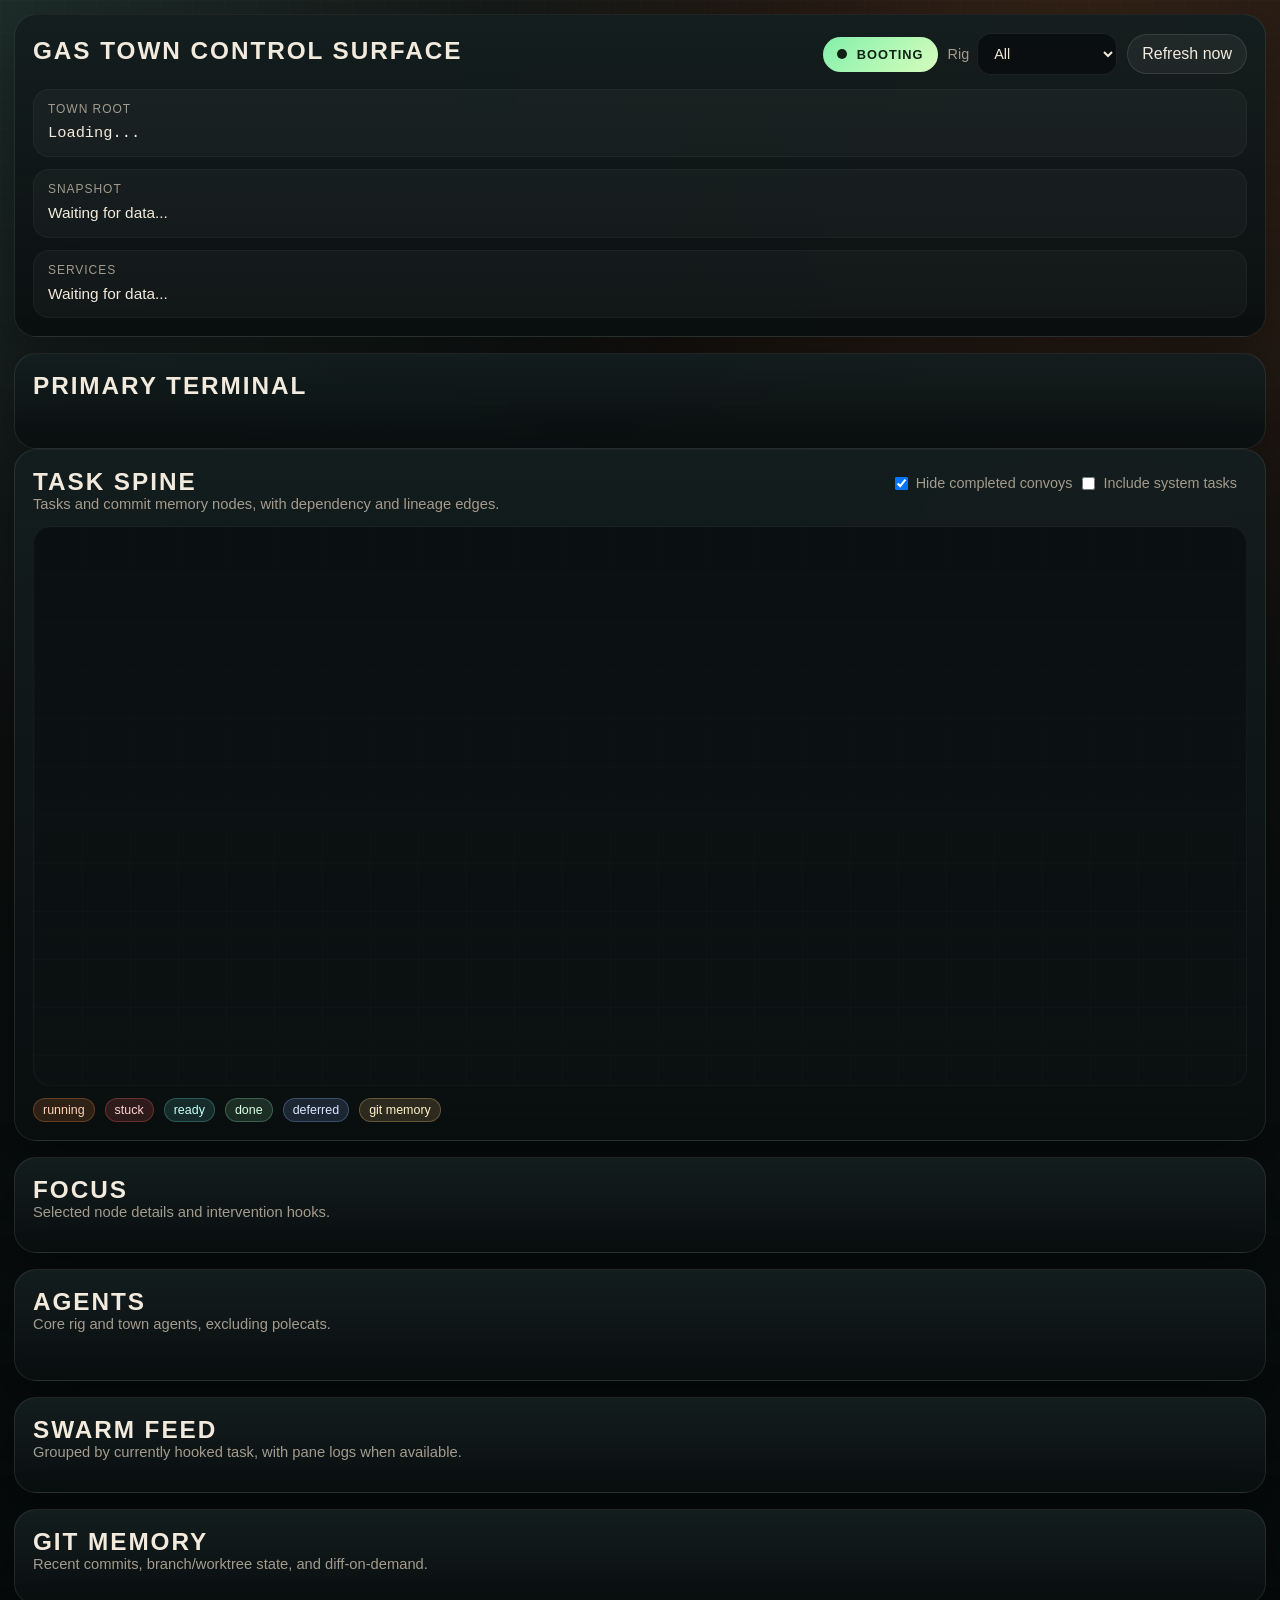
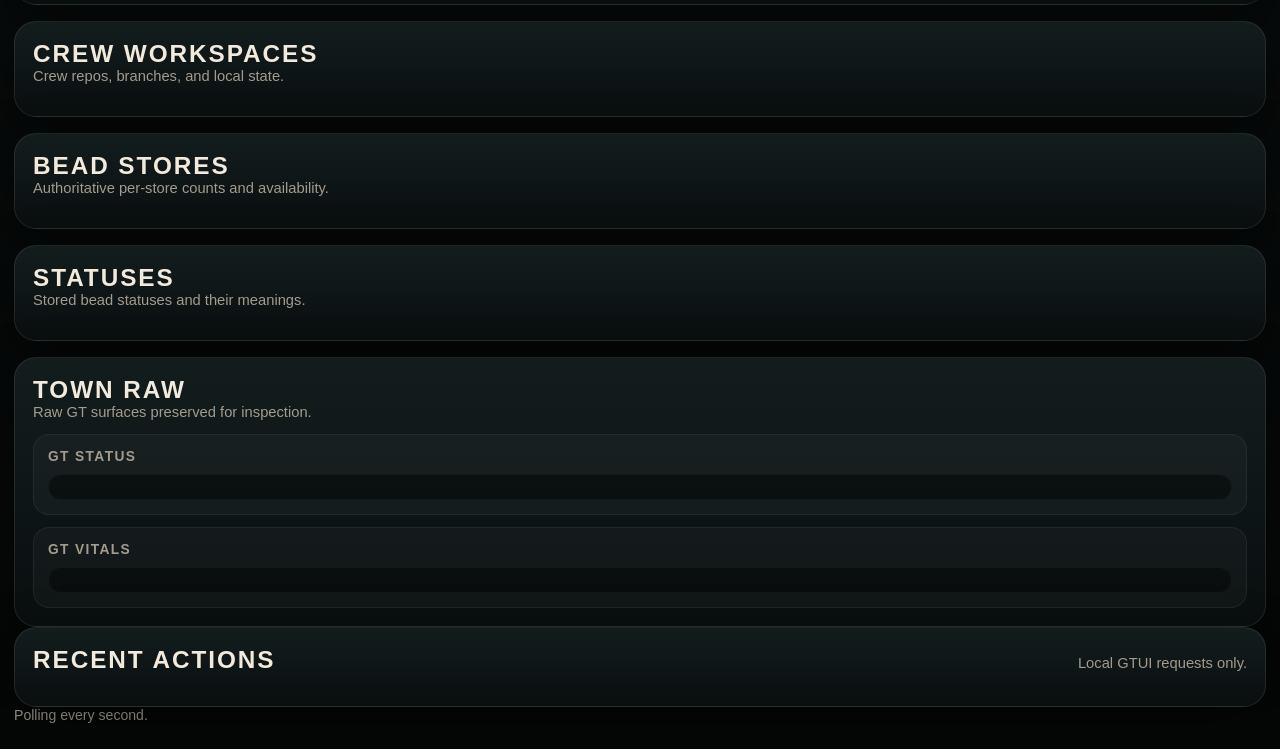
==== commit 6183ba26: "fix gt lifecycle health and app icon" ====
--- a/frontend/index.html
+++ b/frontend/index.html
@@ -22,9 +22,11 @@
       <div class="panel-head">
         <h2>Gas Town Control Surface</h2>
         <div class="toolbar control-surface-toolbar">
-          <div class="live-pill" id="live-pill">
+          <button id="gt-control-button" type="button" hidden>Run GT</button>
+          <div class="live-pill" id="live-pill" tabindex="0" aria-describedby="live-pill-tooltip">
             <span class="pulse"></span>
             <span id="live-label">Booting</span>
+            <div class="pill-tooltip" id="live-pill-tooltip" role="tooltip"></div>
           </div>
           <label class="filter-group" for="scope-select">
             <span>Rig</span>
--- a/frontend/static/css/app.css
+++ b/frontend/static/css/app.css
@@ -188,6 +188,7 @@
     }
 
     .live-pill {
+      position: relative;
       display: inline-flex;
       align-items: center;
       gap: 10px;
@@ -201,11 +202,6 @@
       font-size: 0.8rem;
     }
 
-    .live-pill.stale {
-      background: linear-gradient(135deg, var(--memory), #ffe6ab);
-      color: #342309;
-    }
-
     .live-pill.error {
       background: linear-gradient(135deg, #ff7e7e, #ffc1c1);
       color: #341010;
@@ -214,6 +210,11 @@
     .live-pill.loading {
       background: linear-gradient(135deg, var(--ice), #dbe7ff);
       color: #0e1d38;
+    }
+
+    .live-pill.stopped {
+      background: linear-gradient(135deg, rgba(90, 108, 116, 0.95), rgba(160, 176, 184, 0.95));
+      color: #091114;
     }
 
     .pulse {
@@ -224,6 +225,44 @@
       animation: pulse 1.4s infinite;
     }
 
+    .pill-tooltip {
+      position: absolute;
+      left: 0;
+      top: calc(100% + 10px);
+      z-index: 20;
+      min-width: 260px;
+      max-width: 420px;
+      display: none;
+      padding: 10px 12px;
+      border-radius: 14px;
+      border: 1px solid rgba(255, 255, 255, 0.08);
+      background: rgba(9, 13, 14, 0.96);
+      box-shadow: var(--shadow);
+      font-family: var(--sans);
+      font-weight: 600;
+      color: var(--text);
+      text-transform: none;
+      letter-spacing: 0;
+      font-size: 0.84rem;
+      line-height: 1.45;
+      white-space: normal;
+      pointer-events: auto;
+      user-select: text;
+      cursor: text;
+    }
+
+    .live-pill:hover .pill-tooltip,
+    .live-pill:focus-visible .pill-tooltip,
+    .live-pill:focus-within .pill-tooltip {
+      display: grid;
+      gap: 6px;
+    }
+
+    .pill-tooltip-row {
+      color: var(--text);
+      user-select: text;
+    }
+
     @keyframes pulse {
       0% { box-shadow: 0 0 0 0 rgba(0, 0, 0, 0.35); }
       70% { box-shadow: 0 0 0 12px rgba(0, 0, 0, 0); }
@@ -268,6 +307,27 @@
 
     .control-surface-toolbar {
       justify-content: flex-end;
+    }
+
+    .gt-control-button {
+      min-width: 92px;
+      font-weight: 700;
+    }
+
+    .gt-control-button.run {
+      background: rgba(96, 211, 197, 0.18);
+      border-color: rgba(96, 211, 197, 0.3);
+      color: #d7fff9;
+    }
+
+    .gt-control-button.stop {
+      background: rgba(255, 103, 103, 0.16);
+      border-color: rgba(255, 103, 103, 0.28);
+      color: #ffd8d8;
+    }
+
+    .gt-control-button.busy {
+      transform: none;
     }
 
     .control-surface-meta {
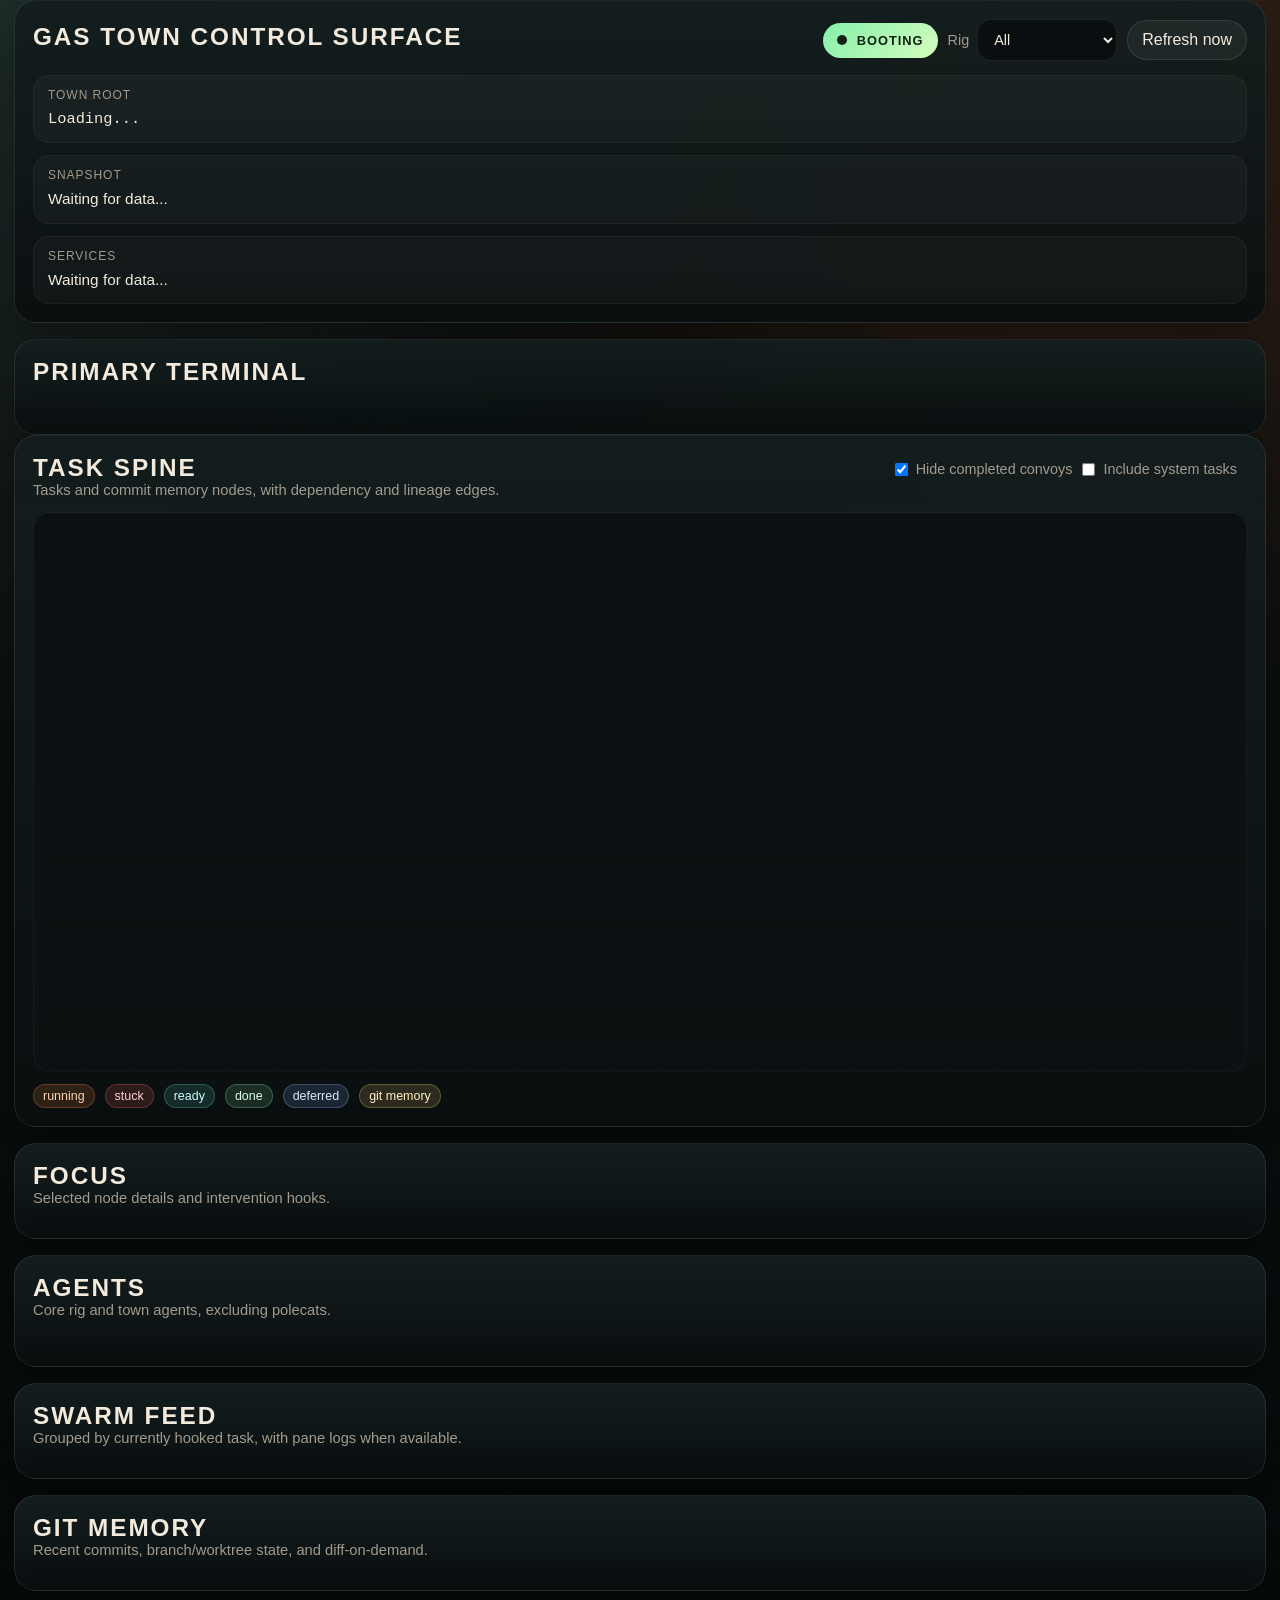
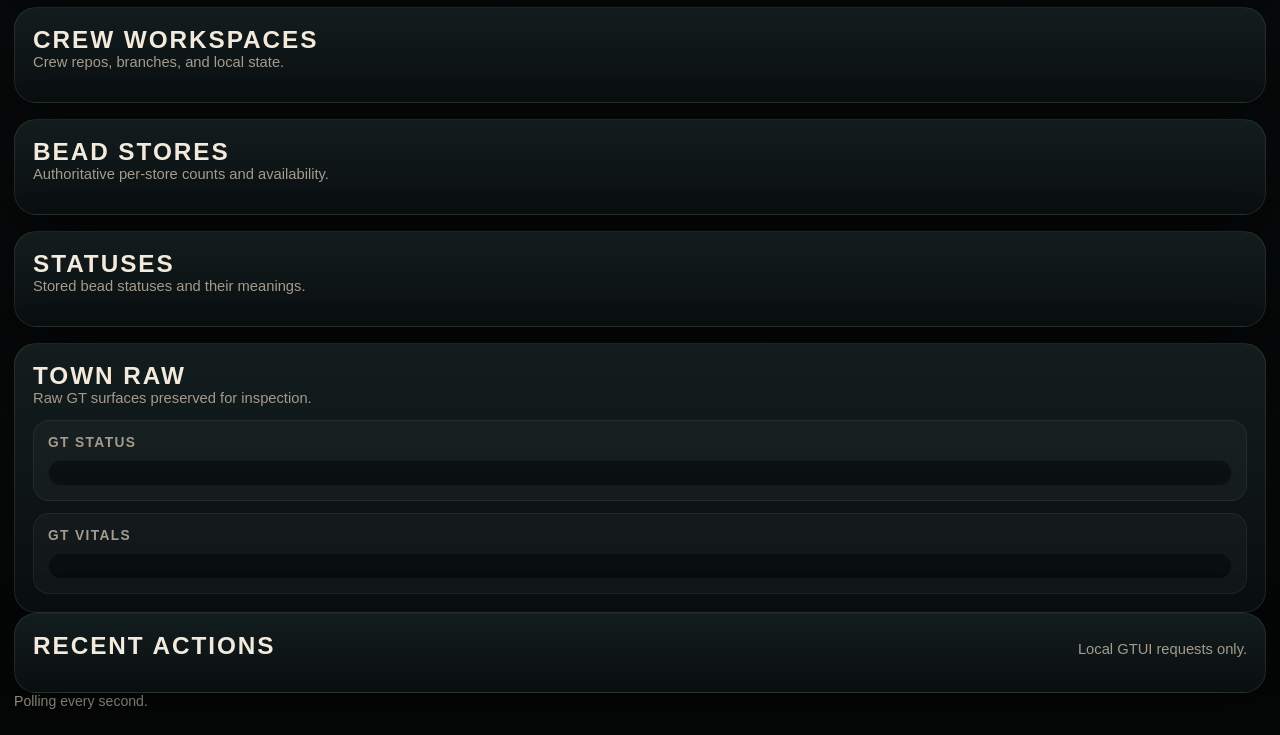
==== commit 01b158b7: "Refine dashboard title bar controls" ====
--- a/frontend/index.html
+++ b/frontend/index.html
@@ -3,7 +3,7 @@
 <head>
   <meta charset="UTF-8">
   <meta name="viewport" content="width=device-width, initial-scale=1.0">
-  <title>GTUI</title>
+  <title>Gas Town Dashboard</title>
   <link rel="stylesheet" href="static/css/app.css">
   <script>
     (() => {
@@ -13,8 +13,17 @@
   </script>
 </head>
 <body>
-  <header class="app-chrome" data-tauri-drag-region aria-label="Window title bar">
-    <div class="app-chrome-title">Gas Town UI</div>
+  <header class="app-chrome" aria-label="Window title bar">
+    <div class="app-chrome-start">
+      <div class="app-window-controls" aria-label="Window controls">
+        <button id="window-close" class="app-window-control close" type="button" aria-label="Close window"></button>
+        <button id="window-minimize" class="app-window-control minimize" type="button" aria-label="Minimize window"></button>
+        <button id="window-zoom" class="app-window-control zoom" type="button" aria-label="Zoom window"></button>
+      </div>
+      <div class="app-chrome-drag" data-tauri-drag-region aria-hidden="true"></div>
+    </div>
+    <div class="app-chrome-title" data-tauri-drag-region>Gas Town Dashboard</div>
+    <div class="app-chrome-drag" data-tauri-drag-region aria-hidden="true"></div>
   </header>
 
   <main class="shell">
--- a/frontend/static/css/app.css
+++ b/frontend/static/css/app.css
@@ -90,7 +90,7 @@
 
     .shell {
       width: min(1680px, calc(100% - 28px));
-      margin: 14px auto 26px;
+      margin: 0 auto 26px;
     }
 
     .app-chrome {
@@ -99,19 +99,86 @@
 
     .tauri-macos .app-chrome {
       display: grid;
-      grid-template-columns: minmax(120px, 1fr) auto minmax(120px, 1fr);
+      grid-template-columns: minmax(180px, 1fr) auto minmax(180px, 1fr);
       align-items: center;
-      height: 72px;
-      padding: 0 24px;
+      height: 44px;
+      padding: 0 18px;
       color: rgba(242, 234, 220, 0.78);
       user-select: none;
     }
 
+    .app-chrome-start {
+      min-width: 0;
+      display: flex;
+      align-items: center;
+      gap: 14px;
+    }
+
+    .app-window-controls {
+      display: flex;
+      align-items: center;
+      gap: 10px;
+      flex: none;
+    }
+
+    .app-window-control {
+      width: 14px;
+      height: 14px;
+      padding: 0;
+      border: 0;
+      border-radius: 999px;
+      box-shadow: inset 0 1px 0 rgba(255, 255, 255, 0.14);
+      cursor: pointer;
+      transition: transform 120ms ease, filter 120ms ease;
+    }
+
+    .app-window-control:hover {
+      transform: scale(1.06);
+      filter: brightness(1.06);
+    }
+
+    .app-window-control:hover:enabled {
+      border: 0;
+    }
+
+    .app-window-control.close {
+      background: #ff5f57;
+    }
+
+    .app-window-control.close:hover:enabled {
+      background: #ff5f57;
+    }
+
+    .app-window-control.minimize {
+      background: #febc2e;
+    }
+
+    .app-window-control.minimize:hover:enabled {
+      background: #febc2e;
+    }
+
+    .app-window-control.zoom {
+      background: #28c840;
+    }
+
+    .app-window-control.zoom:hover:enabled {
+      background: #28c840;
+    }
+
+    .app-chrome-drag {
+      min-width: 0;
+      flex: 1 1 auto;
+      align-self: stretch;
+    }
+
     .app-chrome-title {
       grid-column: 2;
+      font-size: 0.9rem;
       font-weight: 800;
       letter-spacing: 0.08em;
       line-height: 1;
+      transform: translateY(2px);
+      text-align: center;
       pointer-events: none;
     }
 
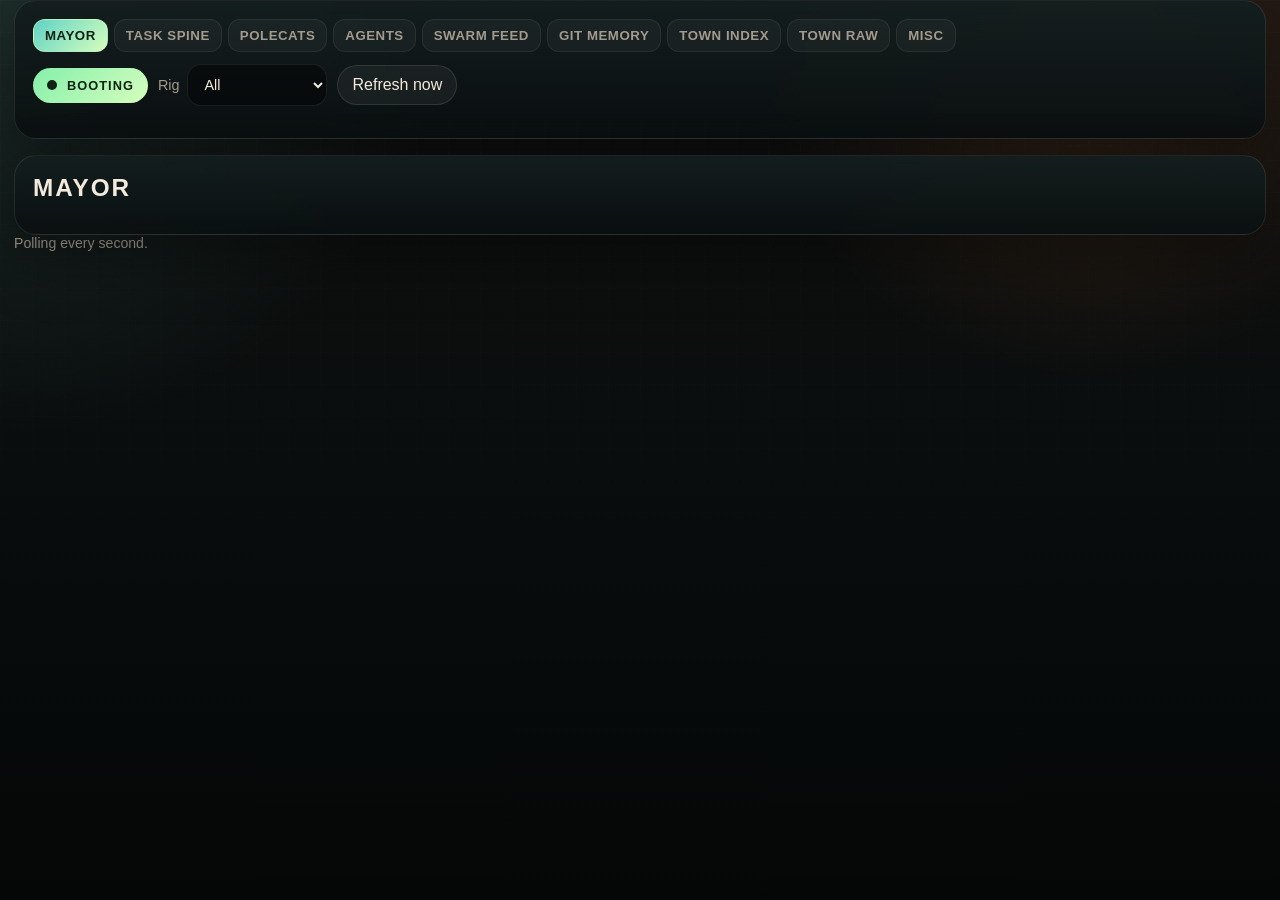
==== commit bf33d92d: "Rework main layout into tabs" ====
--- a/frontend/index.html
+++ b/frontend/index.html
@@ -29,7 +29,17 @@
   <main class="shell">
     <section class="panel metrics-panel">
       <div class="panel-head">
-        <h2>Gas Town Control Surface</h2>
+        <div class="surface-tabs" role="tablist" aria-label="Gas Town sections">
+          <button id="tab-button-mayor" class="surface-tab active" type="button" role="tab" aria-selected="true" aria-controls="tab-mayor" data-tab-target="mayor">Mayor</button>
+          <button id="tab-button-task-spine" class="surface-tab" type="button" role="tab" aria-selected="false" aria-controls="tab-task-spine" data-tab-target="task-spine">Task Spine</button>
+          <button id="tab-button-polecats" class="surface-tab" type="button" role="tab" aria-selected="false" aria-controls="tab-polecats" data-tab-target="polecats">Polecats</button>
+          <button id="tab-button-agents" class="surface-tab" type="button" role="tab" aria-selected="false" aria-controls="tab-agents" data-tab-target="agents">Agents</button>
+          <button id="tab-button-swarm-feed" class="surface-tab" type="button" role="tab" aria-selected="false" aria-controls="tab-swarm-feed" data-tab-target="swarm-feed">Swarm Feed</button>
+          <button id="tab-button-git-memory" class="surface-tab" type="button" role="tab" aria-selected="false" aria-controls="tab-git-memory" data-tab-target="git-memory">Git Memory</button>
+          <button id="tab-button-overview" class="surface-tab" type="button" role="tab" aria-selected="false" aria-controls="tab-overview" data-tab-target="overview">Town Index</button>
+          <button id="tab-button-town-raw" class="surface-tab" type="button" role="tab" aria-selected="false" aria-controls="tab-town-raw" data-tab-target="town-raw">Town Raw</button>
+          <button id="tab-button-misc" class="surface-tab" type="button" role="tab" aria-selected="false" aria-controls="tab-misc" data-tab-target="misc">Misc</button>
+        </div>
         <div class="toolbar control-surface-toolbar">
           <button id="gt-control-button" type="button" hidden>Run GT</button>
           <div class="live-pill" id="live-pill" tabindex="0" aria-describedby="live-pill-tooltip">
@@ -47,179 +57,233 @@
         </div>
       </div>
       <div id="metrics"></div>
-      <div class="control-surface-meta">
-        <div class="surface-card">
-          <span class="surface-card-label">Town Root</span>
-          <div class="surface-card-value mono" id="gt-root">Loading...</div>
-        </div>
-        <div class="surface-card">
-          <span class="surface-card-label">Snapshot</span>
-          <div class="surface-card-value" id="snapshot-stamp">Waiting for data...</div>
-        </div>
-        <div class="surface-card">
-          <span class="surface-card-label">Services</span>
-          <div class="surface-card-value" id="service-stamp">Waiting for data...</div>
-        </div>
-      </div>
     </section>
 
-    <section class="panel">
-      <div class="panel-head">
-        <h2>Primary Terminal</h2>
-        <div class="subtle" id="primary-terminal-summary"></div>
-      </div>
-      <div class="terminal-main" id="primary-terminal"></div>
-    </section>
-
-    <section class="main-grid">
-      <section class="panel">
-        <div class="panel-head">
-          <div>
-            <h2>Task Spine</h2>
-            <div class="subtle">Tasks and commit memory nodes, with dependency and lineage edges.</div>
-          </div>
-          <div class="toolbar">
-            <label class="toggle">
-              <input id="hide-completed-convoys" type="checkbox" checked>
-              <span>Hide completed convoys</span>
-            </label>
-            <label class="toggle">
-              <input id="include-system" type="checkbox">
-              <span>Include system tasks</span>
-            </label>
-            <div class="subtle" id="graph-summary"></div>
-          </div>
-        </div>
-        <div class="graph-wrap">
-          <div class="graph-stage" id="graph-stage">
-            <svg class="graph-svg" id="graph-svg"></svg>
-            <div class="graph-nodes" id="graph-nodes"></div>
-          </div>
-        </div>
-        <div class="legend">
-          <span class="chip running">running</span>
-          <span class="chip stuck">stuck</span>
-          <span class="chip ready">ready</span>
-          <span class="chip done">done</span>
-          <span class="chip ice">deferred</span>
-          <span class="chip memory">git memory</span>
-        </div>
-      </section>
-
-      <aside class="panel">
-        <div class="panel-head">
-          <div>
-            <h2>Focus</h2>
-            <div class="subtle">Selected node details and intervention hooks.</div>
-          </div>
-        </div>
-        <div class="focus-stack" id="focus-panel"></div>
-      </aside>
-    </section>
-
-    <section class="panel section-gap">
-      <div class="panel-head">
-        <div>
-          <h2>Agents</h2>
-          <div class="subtle">Core rig and town agents, excluding polecats.</div>
-        </div>
-        <div class="subtle" id="agent-summary"></div>
-      </div>
-      <div class="roster-grid" id="agent-roster"></div>
-    </section>
-
-    <section class="lower-grid">
-      <section class="panel swarm-feed-panel">
-        <div class="panel-head">
-          <div>
-            <h2>Swarm Feed</h2>
-            <div class="subtle">Grouped by currently hooked task, with pane logs when available.</div>
-          </div>
-          <div class="subtle" id="feed-summary"></div>
-        </div>
-        <div class="feed-list" id="feed-list"></div>
-      </section>
-
-      <section class="panel">
-        <div class="panel-head">
-          <div>
-            <h2>Git Memory</h2>
-            <div class="subtle">Recent commits, branch/worktree state, and diff-on-demand.</div>
-          </div>
-          <div class="subtle" id="git-summary"></div>
-        </div>
-        <div class="git-grid" id="git-panel"></div>
-      </section>
-    </section>
-
-    <section class="overview-grid">
-      <section class="panel">
-        <div class="panel-head">
-          <div>
-            <h2>Crew Workspaces</h2>
-            <div class="subtle">Crew repos, branches, and local state.</div>
-          </div>
-          <div class="subtle" id="crew-summary"></div>
-        </div>
-        <div class="stack" id="crew-panel"></div>
-      </section>
-
-      <section class="panel">
-        <div class="panel-head">
-          <div>
-            <h2>Bead Stores</h2>
-            <div class="subtle">Authoritative per-store counts and availability.</div>
-          </div>
-          <div class="subtle" id="stores-summary"></div>
-        </div>
-        <div class="stack" id="stores-panel"></div>
-      </section>
-
-      <section class="panel">
-        <div class="panel-head">
-          <div>
-            <h2>Statuses</h2>
-            <div class="subtle">Stored bead statuses and their meanings.</div>
-          </div>
-        </div>
-        <div class="stack" id="status-panel"></div>
-      </section>
-    </section>
-
-    <section class="panel">
-      <div class="panel-head">
-        <div>
-          <h2>Town Raw</h2>
-          <div class="subtle">Raw GT surfaces preserved for inspection.</div>
-        </div>
-      </div>
-      <div class="raw-grid">
-        <div class="card">
-          <h3>GT Status</h3>
-          <pre id="raw-status"></pre>
-        </div>
-        <div class="card">
-          <h3>GT Vitals</h3>
-          <pre id="raw-vitals"></pre>
-        </div>
-      </div>
-    </section>
-
-    <section class="panel" id="actions-panel">
-      <div class="panel-head">
-        <h2>Recent Actions</h2>
-        <div class="subtle">Local GTUI requests only.</div>
-      </div>
-      <div class="action-list" id="actions-list"></div>
-    </section>
-
-    <section class="panel" id="errors-panel" hidden>
-      <div class="panel-head">
-        <h2>Command Errors</h2>
-        <div class="subtle">Failed polls stay visible here until the next clean update.</div>
-      </div>
-      <div class="error-list" id="errors-list"></div>
-    </section>
+    <div class="tab-panels">
+      <section id="tab-mayor" class="tab-panel mayor-tab active" data-tab-panel="mayor" role="tabpanel" aria-labelledby="tab-button-mayor">
+        <section class="panel mayor-panel">
+          <div class="panel-head">
+            <h2>Mayor</h2>
+            <div class="subtle" id="primary-terminal-summary"></div>
+          </div>
+          <div class="terminal-main mayor-terminal-main" id="primary-terminal"></div>
+        </section>
+      </section>
+
+      <section id="tab-task-spine" class="tab-panel" data-tab-panel="task-spine" role="tabpanel" aria-labelledby="tab-button-task-spine" hidden>
+        <section class="main-grid">
+          <section class="panel">
+            <div class="panel-head">
+              <div>
+                <h2>Task Spine</h2>
+                <div class="subtle">Tasks and commit memory nodes, with dependency and lineage edges.</div>
+              </div>
+              <div class="toolbar">
+                <label class="toggle">
+                  <input id="hide-completed-convoys" type="checkbox" checked>
+                  <span>Hide completed convoys</span>
+                </label>
+                <label class="toggle">
+                  <input id="include-system" type="checkbox">
+                  <span>Include system tasks</span>
+                </label>
+                <div class="subtle" id="graph-summary"></div>
+              </div>
+            </div>
+            <div class="graph-wrap">
+              <div class="graph-stage" id="graph-stage">
+                <svg class="graph-svg" id="graph-svg"></svg>
+                <div class="graph-nodes" id="graph-nodes"></div>
+              </div>
+            </div>
+            <div class="legend">
+              <span class="chip running">running</span>
+              <span class="chip stuck">stuck</span>
+              <span class="chip ready">ready</span>
+              <span class="chip done">done</span>
+              <span class="chip ice">deferred</span>
+              <span class="chip memory">git memory</span>
+            </div>
+          </section>
+
+          <aside class="panel">
+            <div class="panel-head">
+              <div>
+                <h2>Focus</h2>
+                <div class="subtle">Selected node details and intervention hooks.</div>
+              </div>
+            </div>
+            <div class="focus-stack" id="focus-panel"></div>
+          </aside>
+        </section>
+      </section>
+
+      <section id="tab-polecats" class="tab-panel" data-tab-panel="polecats" role="tabpanel" aria-labelledby="tab-button-polecats" hidden>
+        <section class="panel">
+          <div class="panel-head">
+            <div>
+              <h2>Polecats</h2>
+              <div class="subtle">Worker cats visible in the current scope.</div>
+            </div>
+            <div class="subtle" id="polecat-summary"></div>
+          </div>
+          <div class="roster-grid" id="polecat-roster"></div>
+        </section>
+      </section>
+
+      <section id="tab-agents" class="tab-panel" data-tab-panel="agents" role="tabpanel" aria-labelledby="tab-button-agents" hidden>
+        <section class="panel">
+          <div class="panel-head">
+            <div>
+              <h2>Agents</h2>
+              <div class="subtle">Core rig and town agents, excluding polecats.</div>
+            </div>
+            <div class="subtle" id="agent-summary"></div>
+          </div>
+          <div class="roster-grid" id="agent-roster"></div>
+        </section>
+      </section>
+
+      <section id="tab-swarm-feed" class="tab-panel" data-tab-panel="swarm-feed" role="tabpanel" aria-labelledby="tab-button-swarm-feed" hidden>
+        <section class="panel swarm-feed-panel">
+          <div class="panel-head">
+            <div>
+              <h2>Swarm Feed</h2>
+              <div class="subtle">Grouped by currently hooked task, with pane logs when available.</div>
+            </div>
+            <div class="subtle" id="feed-summary"></div>
+          </div>
+          <div class="feed-list" id="feed-list"></div>
+        </section>
+      </section>
+
+      <section id="tab-git-memory" class="tab-panel" data-tab-panel="git-memory" role="tabpanel" aria-labelledby="tab-button-git-memory" hidden>
+        <section class="panel">
+          <div class="panel-head">
+            <div>
+              <h2>Git Memory</h2>
+              <div class="subtle">Recent commits, branch/worktree state, and diff-on-demand.</div>
+            </div>
+            <div class="subtle" id="git-summary"></div>
+          </div>
+          <div class="git-grid git-grid-two-column" id="git-panel"></div>
+        </section>
+      </section>
+
+      <section id="tab-overview" class="tab-panel" data-tab-panel="overview" role="tabpanel" aria-labelledby="tab-button-overview" hidden>
+        <section class="overview-grid overview-tab-grid">
+          <section class="panel">
+            <div class="panel-head">
+              <div>
+                <h2>Crew Workspaces</h2>
+                <div class="subtle">Crew repos, branches, and local state.</div>
+              </div>
+              <div class="subtle" id="crew-summary"></div>
+            </div>
+            <div class="stack" id="crew-panel"></div>
+          </section>
+
+          <section class="panel">
+            <div class="panel-head">
+              <div>
+                <h2>Bead Stores</h2>
+                <div class="subtle">Authoritative per-store counts and availability.</div>
+              </div>
+              <div class="subtle" id="stores-summary"></div>
+            </div>
+            <div class="stack" id="stores-panel"></div>
+          </section>
+
+          <section class="panel">
+            <div class="panel-head">
+              <div>
+                <h2>Statuses</h2>
+                <div class="subtle">Stored bead statuses and their meanings.</div>
+              </div>
+            </div>
+            <div class="stack" id="status-panel"></div>
+          </section>
+        </section>
+      </section>
+
+      <section id="tab-town-raw" class="tab-panel" data-tab-panel="town-raw" role="tabpanel" aria-labelledby="tab-button-town-raw" hidden>
+        <section class="panel">
+          <div class="panel-head">
+            <div>
+              <h2>Town Raw</h2>
+              <div class="subtle">Raw GT surfaces preserved for inspection.</div>
+            </div>
+          </div>
+          <div class="raw-grid">
+            <div class="card">
+              <h3>GT Status</h3>
+              <pre id="raw-status"></pre>
+            </div>
+            <div class="card">
+              <h3>GT Vitals</h3>
+              <pre id="raw-vitals"></pre>
+            </div>
+          </div>
+        </section>
+      </section>
+
+      <section id="tab-misc" class="tab-panel" data-tab-panel="misc" role="tabpanel" aria-labelledby="tab-button-misc" hidden>
+        <section class="misc-grid">
+          <section class="panel">
+            <div class="panel-head">
+              <h2>Snapshot Info</h2>
+              <div class="subtle">Current town root, poll timing, and parsed services.</div>
+            </div>
+            <div class="snapshot-info-stack">
+              <div class="surface-card">
+                <span class="surface-card-label">Town Root</span>
+                <div class="surface-card-value mono" id="gt-root">Loading...</div>
+              </div>
+              <div class="surface-card">
+                <span class="surface-card-label">Snapshot</span>
+                <div class="surface-card-value" id="snapshot-stamp">Waiting for data...</div>
+              </div>
+              <div class="surface-card">
+                <span class="surface-card-label">Services</span>
+                <div class="surface-card-value" id="service-stamp">Waiting for data...</div>
+              </div>
+            </div>
+          </section>
+
+          <section class="panel">
+            <div class="panel-head">
+              <h2>Mayor Events</h2>
+              <div class="subtle">Recent controller events.</div>
+            </div>
+            <div id="mayor-events-panel"></div>
+          </section>
+
+          <section class="panel">
+            <div class="panel-head">
+              <h2>Attention</h2>
+              <div class="subtle">High-signal conditions worth reading first.</div>
+            </div>
+            <div id="alerts-panel"></div>
+          </section>
+
+          <section class="panel" id="actions-panel">
+            <div class="panel-head">
+              <h2>Recent Actions</h2>
+              <div class="subtle">Local GTUI requests only.</div>
+            </div>
+            <div class="action-list" id="actions-list"></div>
+          </section>
+
+          <section class="panel" id="errors-panel" hidden>
+            <div class="panel-head">
+              <h2>Command Errors</h2>
+              <div class="subtle">Failed polls stay visible here until the next clean update.</div>
+            </div>
+            <div class="error-list" id="errors-list"></div>
+          </section>
+        </section>
+      </section>
+    </div>
 
     <div class="footer">
       <div id="footer-left">Polling every second.</div>
--- a/frontend/static/css/app.css
+++ b/frontend/static/css/app.css
@@ -19,6 +19,11 @@
       --mono: "Iosevka", "SFMono-Regular", "Menlo", "Monaco", monospace;
       --sans: "IBM Plex Sans", "Avenir Next", "Segoe UI", sans-serif;
       --display: "Avenir Next Condensed", "Futura", "Trebuchet MS", sans-serif;
+      --chrome-height: 0px;
+    }
+
+    .tauri-macos {
+      --chrome-height: 44px;
     }
 
     * {
@@ -27,6 +32,7 @@
 
     html, body {
       margin: 0;
+      height: 100%;
       min-height: 100%;
       background:
         radial-gradient(circle at top left, rgba(96, 211, 197, 0.14), transparent 28%),
@@ -34,6 +40,14 @@
         linear-gradient(180deg, #121110 0%, #090d0d 52%, #050707 100%);
       color: var(--text);
       font-family: var(--sans);
+    }
+
+    body {
+      overflow-x: hidden;
+    }
+
+    body.mayor-tab-active {
+      overflow: hidden;
     }
 
     body::before {
@@ -91,6 +105,15 @@
     .shell {
       width: min(1680px, calc(100% - 28px));
       margin: 0 auto 26px;
+      min-height: calc(100vh - var(--chrome-height) - 26px);
+      display: flex;
+      flex-direction: column;
+    }
+
+    body.mayor-tab-active .shell {
+      height: calc(100vh - var(--chrome-height));
+      min-height: 0;
+      margin-bottom: 0;
     }
 
     .app-chrome {
@@ -366,10 +389,44 @@
     .metrics-panel {
       margin-bottom: 16px;
       overflow: hidden;
+      flex: 0 0 auto;
     }
 
     .metrics-table-wrap {
       overflow-x: auto;
+    }
+
+    .surface-tabs {
+      display: flex;
+      align-items: center;
+      gap: 6px;
+      flex-wrap: wrap;
+      min-width: 0;
+    }
+
+    .surface-tab {
+      border-radius: 12px;
+      padding: 8px 11px;
+      color: var(--muted);
+      background: rgba(255, 255, 255, 0.035);
+      border-color: rgba(255, 255, 255, 0.07);
+      font-size: 0.83rem;
+      font-weight: 800;
+      letter-spacing: 0.04em;
+      text-transform: uppercase;
+      white-space: nowrap;
+    }
+
+    .surface-tab:hover:enabled {
+      transform: none;
+      background: rgba(255, 255, 255, 0.075);
+      border-color: rgba(255, 255, 255, 0.14);
+    }
+
+    .surface-tab.active {
+      color: #102214;
+      background: linear-gradient(135deg, var(--ready), #d6fdbd);
+      border-color: rgba(214, 253, 189, 0.42);
     }
 
     .control-surface-toolbar {
@@ -395,13 +452,6 @@
 
     .gt-control-button.busy {
       transform: none;
-    }
-
-    .control-surface-meta {
-      display: grid;
-      grid-template-columns: repeat(3, minmax(0, 1fr));
-      gap: 12px;
-      margin-top: 12px;
     }
 
     .surface-card {
@@ -425,6 +475,11 @@
       font-size: 0.96rem;
       line-height: 1.45;
       word-break: break-word;
+    }
+
+    .snapshot-info-stack {
+      display: grid;
+      gap: 12px;
     }
 
     .metrics-table {
@@ -488,6 +543,11 @@
       margin-bottom: 14px;
     }
 
+    .metrics-panel .panel-head {
+      align-items: center;
+      flex-wrap: wrap;
+    }
+
     .panel-head h2 {
       margin: 0;
       font-family: var(--display);
@@ -508,6 +568,41 @@
       flex-wrap: wrap;
     }
 
+    .tab-panels {
+      min-width: 0;
+    }
+
+    .tab-panel {
+      min-width: 0;
+    }
+
+    .tab-panel[hidden] {
+      display: none !important;
+    }
+
+    .tab-panel > :last-child,
+    .tab-panel .main-grid,
+    .tab-panel .lower-grid,
+    .tab-panel .overview-grid {
+      margin-bottom: 0;
+    }
+
+    body.mayor-tab-active .tab-panels {
+      display: flex;
+      flex: 1 1 auto;
+      min-height: 0;
+    }
+
+    body.mayor-tab-active .tab-panel.active {
+      display: flex;
+      flex: 1 1 auto;
+      min-height: 0;
+    }
+
+    body.mayor-tab-active .footer {
+      display: none;
+    }
+
     .filter-group {
       display: inline-flex;
       align-items: center;
@@ -577,16 +672,62 @@
       margin-bottom: 16px;
     }
 
+    .mayor-panel {
+      width: 100%;
+      min-height: 0;
+    }
+
+    body.mayor-tab-active .mayor-panel {
+      display: flex;
+      flex: 1 1 auto;
+      flex-direction: column;
+    }
+
+    .mayor-terminal-main {
+      display: block;
+      margin-bottom: 0;
+      min-height: 0;
+    }
+
+    body.mayor-tab-active .mayor-terminal-main {
+      flex: 1 1 auto;
+    }
+
+    body.mayor-tab-active .mayor-terminal-main .terminal-shell {
+      display: flex;
+      flex-direction: column;
+      height: 100%;
+      min-height: 0;
+    }
+
+    body.mayor-tab-active .mayor-terminal-card {
+      display: flex;
+      min-height: 0;
+      height: 100%;
+      flex-direction: column;
+    }
+
+    body.mayor-tab-active .mayor-terminal-card .primary-log-block {
+      flex: 1 1 auto;
+      min-height: 0;
+      max-height: none;
+    }
+
+    .primary-composer {
+      flex: 0 0 auto;
+    }
+
+    .primary-composer textarea {
+      min-height: 96px;
+      max-height: 142px;
+      resize: vertical;
+    }
+
     .section-gap {
       margin-bottom: 16px;
     }
 
     .terminal-shell {
-      display: grid;
-      gap: 12px;
-    }
-
-    .terminal-meta {
       display: grid;
       gap: 12px;
     }
@@ -1356,13 +1497,88 @@
       transition: transform 120ms ease;
     }
 
-    .codex-inline-system.open .codex-inline-chevron {
+    .codex-inline-system.open > .codex-inline-row .codex-inline-chevron,
+    .claude-bash-call.open > .claude-bash-call-row .codex-inline-chevron {
       transform: rotate(90deg);
     }
 
     .codex-inline-system .codex-output {
       margin-top: 8px;
       margin-left: 18px;
+    }
+
+    .claude-bash-group {
+      padding: 0;
+      border: 0;
+      border-radius: 0;
+      background: transparent;
+    }
+
+    .claude-bash-group > .codex-inline-row {
+      padding: 3px 0;
+    }
+
+    .claude-bash-calls {
+      display: grid;
+      gap: 8px;
+      margin: 7px 30px 0 58px;
+      padding: 4px 0 0;
+    }
+
+    .claude-bash-call {
+      display: grid;
+      gap: 8px;
+      padding: 8px 0;
+    }
+
+    .claude-bash-call + .claude-bash-call {
+      border-top: 1px solid rgba(255, 255, 255, 0.05);
+    }
+
+    .claude-bash-call-row {
+      display: flex;
+      align-items: flex-start;
+      justify-content: space-between;
+      gap: 12px;
+    }
+
+    .claude-bash-command-wrap {
+      min-width: 0;
+      flex: 1 1 auto;
+      display: flex;
+      align-items: flex-start;
+      gap: 8px;
+    }
+
+    .claude-bash-call-error {
+      flex: none;
+      width: 15px;
+      height: 15px;
+      margin-top: 1px;
+      border-radius: 999px;
+      display: inline-grid;
+      place-items: center;
+      border: 1px solid rgba(255, 114, 94, 0.7);
+      background: rgba(255, 114, 94, 0.16);
+      color: #ff9a8b;
+      font-family: var(--mono);
+      font-size: 0.64rem;
+      font-weight: 800;
+      line-height: 1;
+    }
+
+    .claude-bash-command {
+      min-width: 0;
+      color: var(--text);
+      font-family: var(--mono);
+      font-size: 0.8rem;
+      line-height: 1.45;
+      overflow-wrap: anywhere;
+      word-break: break-word;
+    }
+
+    .claude-bash-call .codex-output {
+      margin: 0 0 0 18px;
     }
 
     .codex-inline-toggle {
@@ -1411,6 +1627,16 @@
       gap: 12px;
     }
 
+    .misc-grid {
+      display: grid;
+      grid-template-columns: repeat(2, minmax(0, 1fr));
+      gap: 16px;
+    }
+
+    .misc-grid > * {
+      min-width: 0;
+    }
+
     .repo-card {
       padding: 14px;
     }
@@ -1513,8 +1739,19 @@
       .terminal-main,
       .raw-grid,
       .lower-grid,
-      .control-surface-meta {
+      .misc-grid {
         grid-template-columns: 1fr;
+      }
+    }
+
+    @media (min-width: 980px) {
+      .git-grid-two-column {
+        grid-template-columns: repeat(2, minmax(0, 1fr));
+        align-items: start;
+      }
+
+      .overview-tab-grid {
+        grid-template-columns: repeat(3, minmax(0, 1fr));
       }
     }
 
@@ -1532,4 +1769,8 @@
       .graph-wrap {
         min-height: 420px;
       }
-    }
+      .claude-bash-calls {
+        margin-left: 28px;
+        margin-right: 12px;
+      }
+    }
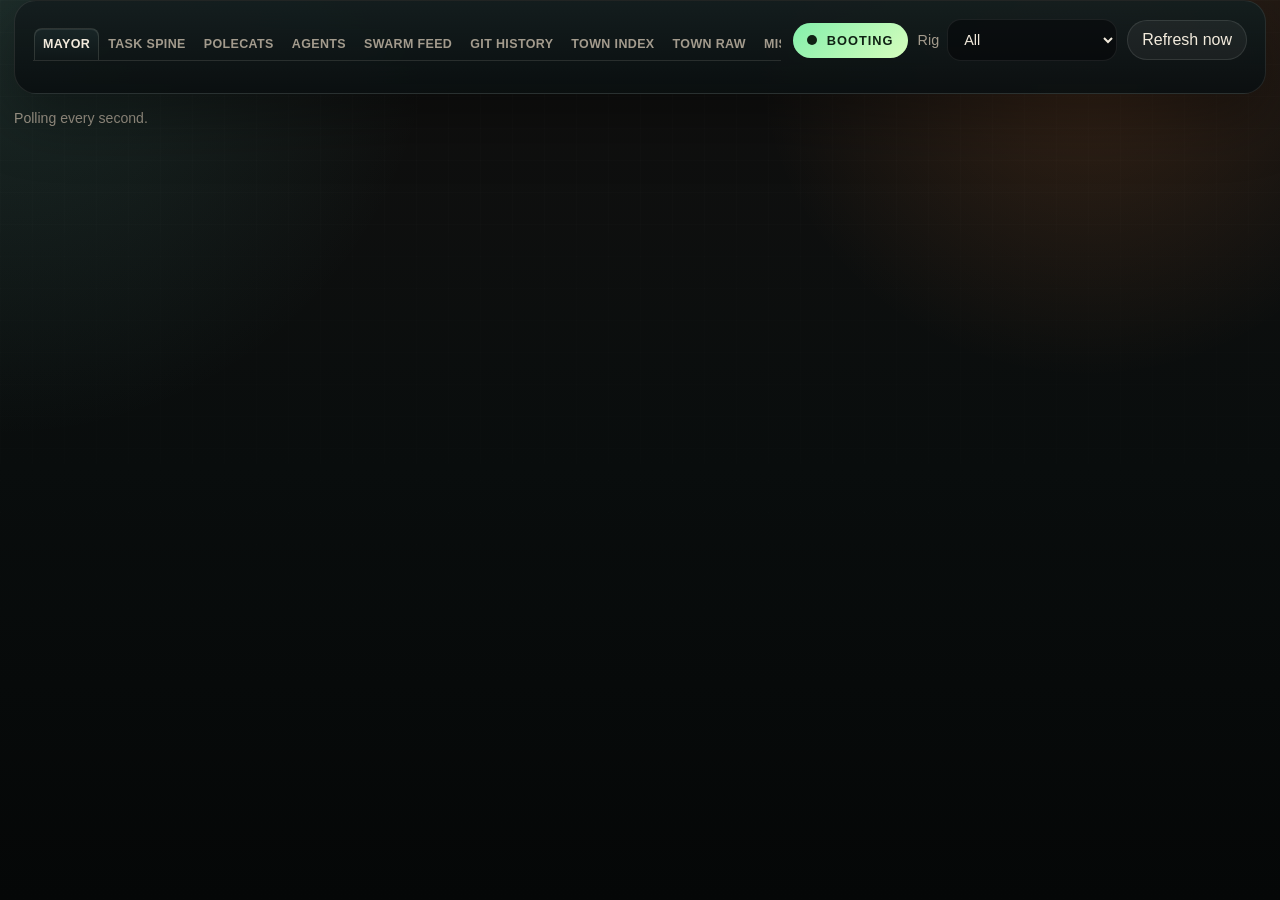
==== commit 17721061: "Apply pending GTUI updates" ====
--- a/frontend/index.html
+++ b/frontend/index.html
@@ -35,7 +35,7 @@
           <button id="tab-button-polecats" class="surface-tab" type="button" role="tab" aria-selected="false" aria-controls="tab-polecats" data-tab-target="polecats">Polecats</button>
           <button id="tab-button-agents" class="surface-tab" type="button" role="tab" aria-selected="false" aria-controls="tab-agents" data-tab-target="agents">Agents</button>
           <button id="tab-button-swarm-feed" class="surface-tab" type="button" role="tab" aria-selected="false" aria-controls="tab-swarm-feed" data-tab-target="swarm-feed">Swarm Feed</button>
-          <button id="tab-button-git-memory" class="surface-tab" type="button" role="tab" aria-selected="false" aria-controls="tab-git-memory" data-tab-target="git-memory">Git Memory</button>
+          <button id="tab-button-git-memory" class="surface-tab" type="button" role="tab" aria-selected="false" aria-controls="tab-git-memory" data-tab-target="git-memory">Git History</button>
           <button id="tab-button-overview" class="surface-tab" type="button" role="tab" aria-selected="false" aria-controls="tab-overview" data-tab-target="overview">Town Index</button>
           <button id="tab-button-town-raw" class="surface-tab" type="button" role="tab" aria-selected="false" aria-controls="tab-town-raw" data-tab-target="town-raw">Town Raw</button>
           <button id="tab-button-misc" class="surface-tab" type="button" role="tab" aria-selected="false" aria-controls="tab-misc" data-tab-target="misc">Misc</button>
@@ -61,11 +61,7 @@
 
     <div class="tab-panels">
       <section id="tab-mayor" class="tab-panel mayor-tab active" data-tab-panel="mayor" role="tabpanel" aria-labelledby="tab-button-mayor">
-        <section class="panel mayor-panel">
-          <div class="panel-head">
-            <h2>Mayor</h2>
-            <div class="subtle" id="primary-terminal-summary"></div>
-          </div>
+        <section class="mayor-panel">
           <div class="terminal-main mayor-terminal-main" id="primary-terminal"></div>
         </section>
       </section>
@@ -76,33 +72,50 @@
             <div class="panel-head">
               <div>
                 <h2>Task Spine</h2>
-                <div class="subtle">Tasks and commit memory nodes, with dependency and lineage edges.</div>
+                <div class="subtle">Tasks and linked commit nodes, with dependency and lineage edges.</div>
               </div>
               <div class="toolbar">
-                <label class="toggle">
-                  <input id="hide-completed-convoys" type="checkbox" checked>
-                  <span>Hide completed convoys</span>
+                <label class="filter-group" for="hide-completed">
+                  <span>Hide completed:</span>
+                  <select id="hide-completed">
+                    <option value="all" selected>All</option>
+                    <option value="older_than_7_days">Older than 7 days</option>
+                    <option value="none">None</option>
+                  </select>
                 </label>
                 <label class="toggle">
                   <input id="include-system" type="checkbox">
                   <span>Include system tasks</span>
                 </label>
                 <div class="subtle" id="graph-summary"></div>
-              </div>
-            </div>
-            <div class="graph-wrap">
-              <div class="graph-stage" id="graph-stage">
-                <svg class="graph-svg" id="graph-svg"></svg>
-                <div class="graph-nodes" id="graph-nodes"></div>
-              </div>
-            </div>
-            <div class="legend">
-              <span class="chip running">running</span>
-              <span class="chip stuck">stuck</span>
-              <span class="chip ready">ready</span>
-              <span class="chip done">done</span>
-              <span class="chip ice">deferred</span>
-              <span class="chip memory">git memory</span>
+                <div class="task-legend-menu" tabindex="0" aria-describedby="task-spine-legend-tooltip" aria-label="Task spine legend">
+                  <span class="task-legend-trigger">Legend</span>
+                  <div class="pill-tooltip task-legend-tooltip" id="task-spine-legend-tooltip" role="tooltip">
+                    <table class="legend-table">
+                      <tbody id="task-spine-legend-body">
+                        <tr>
+                          <td><span class="chip">loading</span></td>
+                          <td>Waiting for GT status legend.</td>
+                        </tr>
+                      </tbody>
+                    </table>
+                  </div>
+                </div>
+              </div>
+            </div>
+            <div class="graph-frame">
+              <div class="graph-wrap">
+                <div class="graph-stage" id="graph-stage">
+                  <svg class="graph-svg" id="graph-svg"></svg>
+                  <div class="graph-nodes" id="graph-nodes"></div>
+                </div>
+              </div>
+              <div class="graph-viewport-map" id="graph-viewport-map" role="button" aria-label="Graph minimap. Click to center viewport." hidden>
+                <div class="graph-map-content" id="graph-map-content">
+                  <svg class="graph-map-preview" id="graph-map-preview" aria-hidden="true"></svg>
+                  <div class="graph-map-view" id="graph-map-view"></div>
+                </div>
+              </div>
             </div>
           </section>
 
@@ -161,7 +174,7 @@
         <section class="panel">
           <div class="panel-head">
             <div>
-              <h2>Git Memory</h2>
+              <h2>Git History</h2>
               <div class="subtle">Recent commits, branch/worktree state, and diff-on-demand.</div>
             </div>
             <div class="subtle" id="git-summary"></div>
--- a/frontend/static/css/app.css
+++ b/frontend/static/css/app.css
@@ -46,7 +46,8 @@
       overflow-x: hidden;
     }
 
-    body.mayor-tab-active {
+    body.mayor-tab-active,
+    body.task-spine-tab-active {
       overflow: hidden;
     }
 
@@ -110,7 +111,8 @@
       flex-direction: column;
     }
 
-    body.mayor-tab-active .shell {
+    body.mayor-tab-active .shell,
+    body.task-spine-tab-active .shell {
       height: calc(100vh - var(--chrome-height));
       min-height: 0;
       margin-bottom: 0;
@@ -398,35 +400,61 @@
 
     .surface-tabs {
       display: flex;
-      align-items: center;
-      gap: 6px;
-      flex-wrap: wrap;
-      min-width: 0;
+      align-items: flex-end;
+      gap: 0;
+      flex: 1 1 640px;
+      flex-wrap: nowrap;
+      min-width: 0;
+      overflow-x: auto;
+      padding: 0 1px;
+      border-bottom: 1px solid rgba(230, 225, 211, 0.13);
     }
 
     .surface-tab {
-      border-radius: 12px;
-      padding: 8px 11px;
-      color: var(--muted);
-      background: rgba(255, 255, 255, 0.035);
-      border-color: rgba(255, 255, 255, 0.07);
-      font-size: 0.83rem;
+      position: relative;
+      margin: 0 0 -1px;
+      border: 1px solid transparent;
+      border-radius: 8px 8px 0 0;
+      padding: 8px 8px 9px;
+      color: var(--muted);
+      background: transparent;
+      font-size: 0.78rem;
       font-weight: 800;
-      letter-spacing: 0.04em;
+      letter-spacing: 0.03em;
       text-transform: uppercase;
       white-space: nowrap;
+      box-shadow: none;
     }
 
     .surface-tab:hover:enabled {
       transform: none;
-      background: rgba(255, 255, 255, 0.075);
-      border-color: rgba(255, 255, 255, 0.14);
+      color: var(--text);
+      background: rgba(255, 255, 255, 0.045);
+      border-color: rgba(230, 225, 211, 0.08);
+      border-bottom-color: transparent;
     }
 
     .surface-tab.active {
-      color: #102214;
-      background: linear-gradient(135deg, var(--ready), #d6fdbd);
-      border-color: rgba(214, 253, 189, 0.42);
+      color: var(--text);
+      background: linear-gradient(180deg, rgba(25, 38, 39, 0.98), rgba(15, 23, 24, 0.98));
+      border-color: rgba(230, 225, 211, 0.15);
+      border-bottom-color: rgba(15, 23, 24, 0.98);
+      box-shadow: inset 0 1px 0 rgba(255, 255, 255, 0.07);
+    }
+
+    .surface-tab.active::after {
+      content: "";
+      position: absolute;
+      right: 0;
+      bottom: -1px;
+      left: 0;
+      height: 1px;
+      background: rgba(15, 23, 24, 0.98);
+    }
+
+    .surface-tab:focus-visible {
+      outline: 2px solid rgba(96, 211, 197, 0.64);
+      outline-offset: -3px;
     }
 
     .control-surface-toolbar {
@@ -544,7 +572,7 @@
     }
 
     .metrics-panel .panel-head {
-      align-items: center;
+      align-items: flex-end;
       flex-wrap: wrap;
     }
 
@@ -587,19 +615,22 @@
       margin-bottom: 0;
     }
 
-    body.mayor-tab-active .tab-panels {
+    body.mayor-tab-active .tab-panels,
+    body.task-spine-tab-active .tab-panels {
       display: flex;
       flex: 1 1 auto;
       min-height: 0;
     }
 
-    body.mayor-tab-active .tab-panel.active {
+    body.mayor-tab-active .tab-panel.active,
+    body.task-spine-tab-active .tab-panel.active {
       display: flex;
       flex: 1 1 auto;
       min-height: 0;
     }
 
-    body.mayor-tab-active .footer {
+    body.mayor-tab-active .footer,
+    body.task-spine-tab-active .footer {
       display: none;
     }
 
@@ -613,7 +644,7 @@
 
     .filter-group select {
       width: auto;
-      min-width: 140px;
+      min-width: 170px;
       padding-right: 34px;
     }
 
@@ -632,9 +663,30 @@
 
     .main-grid {
       display: grid;
-      grid-template-columns: minmax(0, 1.7fr) minmax(360px, 0.8fr);
-      gap: 16px;
+      grid-template-columns: minmax(0, 1fr) minmax(280px, 320px);
+      align-items: start;
+      gap: 12px;
       margin-bottom: 16px;
+    }
+
+    body.task-spine-tab-active #tab-task-spine .main-grid {
+      flex: 1 1 auto;
+      grid-template-columns: minmax(0, 1fr) minmax(280px, 320px);
+      align-items: stretch;
+      height: 100%;
+      min-height: 0;
+      overflow: hidden;
+    }
+
+    body.task-spine-tab-active #tab-task-spine .panel {
+      display: flex;
+      min-height: 0;
+      flex-direction: column;
+      overflow: hidden;
+    }
+
+    body.task-spine-tab-active #tab-task-spine .panel-head {
+      flex: 0 0 auto;
     }
 
     .main-grid > *,
@@ -675,6 +727,7 @@
     .mayor-panel {
       width: 100%;
       min-height: 0;
+      padding: 0;
     }
 
     body.mayor-tab-active .mayor-panel {
@@ -693,48 +746,91 @@
       flex: 1 1 auto;
     }
 
-    body.mayor-tab-active .mayor-terminal-main .terminal-shell {
-      display: flex;
+    .mayor-terminal-surface {
+      display: flex;
+      min-height: 0;
       flex-direction: column;
+      gap: 12px;
+    }
+
+    body.mayor-tab-active .mayor-terminal-surface {
       height: 100%;
       min-height: 0;
     }
 
-    body.mayor-tab-active .mayor-terminal-card {
-      display: flex;
-      min-height: 0;
-      height: 100%;
-      flex-direction: column;
-    }
-
-    body.mayor-tab-active .mayor-terminal-card .primary-log-block {
+    .mayor-terminal-surface .primary-log-block {
+      margin-top: 0 !important;
+    }
+
+    .mayor-terminal-surface .codex-transcript {
+      padding: 0;
+    }
+
+    body.mayor-tab-active .mayor-terminal-surface .primary-log-block {
       flex: 1 1 auto;
       min-height: 0;
       max-height: none;
     }
 
-    .primary-composer {
+    .stack.primary-composer {
+      display: flex;
+      align-items: flex-start;
       flex: 0 0 auto;
+      gap: 10px;
+      padding-bottom: 14px;
     }
 
     .primary-composer textarea {
-      min-height: 96px;
-      max-height: 142px;
+      flex: 1 1 auto;
+      min-width: 0;
+      min-height: 84px;
+      max-height: 128px;
       resize: vertical;
+    }
+
+    .primary-composer-actions {
+      display: flex;
+      flex: 0 0 auto;
+      flex-direction: column;
+      align-self: flex-start;
+      align-items: flex-end;
+      justify-content: flex-start;
+      gap: 10px;
+      height: 84px;
+    }
+
+    .primary-composer-actions button {
+      flex: 1 1 0;
+      width: 76px;
+      min-width: 76px;
+      height: auto;
+      min-height: 0;
+      border-radius: 8px;
+      padding: 0 12px;
+      line-height: 1.2;
     }
 
     .section-gap {
       margin-bottom: 16px;
     }
 
-    .terminal-shell {
-      display: grid;
-      gap: 12px;
+    .graph-frame {
+      position: relative;
+      display: flex;
+      min-width: 0;
+      min-height: 560px;
+    }
+
+    body.task-spine-tab-active .graph-frame {
+      flex: 1 1 auto;
+      min-height: 0;
     }
 
     .graph-wrap {
       position: relative;
-      min-height: 560px;
+      flex: 1 1 auto;
+      min-width: 0;
+      min-height: 0;
       border-radius: 18px;
       overflow: auto;
       cursor: grab;
@@ -749,6 +845,12 @@
       border: 1px solid rgba(255, 255, 255, 0.04);
     }
 
+    body.task-spine-tab-active .graph-wrap {
+      flex: 1 1 auto;
+      min-height: 0;
+      overflow: hidden;
+    }
+
     .graph-wrap::-webkit-scrollbar {
       width: 0;
       height: 0;
@@ -758,6 +860,113 @@
     .graph-wrap.dragging {
       cursor: grabbing;
       user-select: none;
+      -webkit-user-select: none;
+    }
+
+    .graph-wrap.dragging * {
+      user-select: none;
+      -webkit-user-select: none;
+    }
+
+    .graph-viewport-map {
+      position: absolute;
+      right: 12px;
+      bottom: 12px;
+      z-index: 5;
+      box-sizing: content-box;
+      border: 1px solid rgba(230, 225, 211, 0.16);
+      border-radius: 8px;
+      background: rgba(5, 9, 10, 0.76);
+      box-shadow: 0 16px 34px rgba(0, 0, 0, 0.32);
+      cursor: crosshair;
+      overflow: visible;
+      pointer-events: auto;
+      user-select: none;
+    }
+
+    .graph-viewport-map[hidden] {
+      display: none !important;
+    }
+
+    .graph-map-content {
+      position: absolute;
+      top: 0;
+      left: 0;
+      border-radius: 6px;
+      outline: 1px solid rgba(96, 211, 197, 0.22);
+      background:
+        linear-gradient(90deg, rgba(255, 255, 255, 0.07) 1px, transparent 1px),
+        linear-gradient(rgba(255, 255, 255, 0.07) 1px, transparent 1px),
+        rgba(96, 211, 197, 0.08);
+      background-size: 12px 12px;
+      box-sizing: border-box;
+      overflow: hidden;
+      pointer-events: none;
+    }
+
+    .graph-map-preview {
+      position: absolute;
+      inset: 0;
+      z-index: 1;
+      width: 100%;
+      height: 100%;
+      overflow: hidden;
+      pointer-events: none;
+    }
+
+    .graph-map-edge {
+      fill: none;
+      opacity: 0.68;
+      stroke: rgba(230, 225, 211, 0.26);
+      stroke-width: 1.2;
+      vector-effect: non-scaling-stroke;
+    }
+
+    .graph-map-edge.parent {
+      stroke: rgba(96, 211, 197, 0.34);
+    }
+
+    .graph-map-edge.commit {
+      stroke: rgba(243, 203, 122, 0.36);
+    }
+
+    .graph-map-node {
+      opacity: 0.88;
+      stroke: rgba(255, 255, 255, 0.24);
+      stroke-width: 1;
+      vector-effect: non-scaling-stroke;
+    }
+
+    .graph-map-node.running,
+    .graph-map-node.hooked,
+    .graph-map-node.in_progress { fill: rgba(255, 138, 61, 0.68); }
+    .graph-map-node.stuck,
+    .graph-map-node.blocked { fill: rgba(255, 103, 103, 0.68); }
+    .graph-map-node.ready,
+    .graph-map-node.open { fill: rgba(96, 211, 197, 0.66); }
+    .graph-map-node.done,
+    .graph-map-node.closed { fill: rgba(141, 229, 168, 0.62); }
+    .graph-map-node.ice,
+    .graph-map-node.deferred,
+    .graph-map-node.pinned { fill: rgba(142, 181, 255, 0.62); }
+    .graph-map-node.commit,
+    .graph-map-node.memory { fill: rgba(243, 203, 122, 0.68); }
+
+    .graph-map-node.selected {
+      stroke: rgba(247, 178, 103, 0.96);
+      stroke-width: 2;
+    }
+
+    .graph-map-view {
+      position: absolute;
+      top: 0;
+      left: 0;
+      z-index: 2;
+      border-radius: 5px;
+      background: rgba(247, 178, 103, 0.14);
+      box-shadow: inset 0 0 0 1px rgba(247, 178, 103, 0.96);
+      box-sizing: border-box;
+      pointer-events: none;
     }
 
     .graph-stage {
@@ -814,12 +1023,19 @@
     }
 
     .node.task { width: 244px; min-height: 92px; }
-    .node.commit { width: 176px; min-height: 58px; border-radius: 999px; }
-    .node.running { border-color: rgba(255, 138, 61, 0.7); }
-    .node.stuck { border-color: rgba(255, 103, 103, 0.65); }
-    .node.ready { border-color: rgba(96, 211, 197, 0.56); }
-    .node.done { border-color: rgba(141, 229, 168, 0.55); }
-    .node.ice { border-color: rgba(142, 181, 255, 0.55); }
+    .node.commit { width: 176px; min-height: 58px; border-radius: 999px; border-color: rgba(243, 203, 122, 0.7); }
+    .node.running,
+    .node.hooked,
+    .node.in_progress { border-color: rgba(255, 138, 61, 0.7); }
+    .node.stuck,
+    .node.blocked { border-color: rgba(255, 103, 103, 0.65); }
+    .node.ready,
+    .node.open { border-color: rgba(96, 211, 197, 0.56); }
+    .node.done,
+    .node.closed { border-color: rgba(141, 229, 168, 0.55); }
+    .node.ice,
+    .node.deferred,
+    .node.pinned { border-color: rgba(142, 181, 255, 0.55); }
     .node.memory { border-color: rgba(243, 203, 122, 0.7); }
 
     .node-top {
@@ -844,11 +1060,19 @@
       flex: none;
     }
 
-    .status-dot.running { background: var(--running); }
-    .status-dot.stuck { background: var(--stuck); }
-    .status-dot.ready { background: var(--ready); }
-    .status-dot.done { background: var(--done); }
-    .status-dot.ice { background: var(--ice); }
+    .status-dot.running,
+    .status-dot.hooked,
+    .status-dot.in_progress { background: var(--running); }
+    .status-dot.stuck,
+    .status-dot.blocked { background: var(--stuck); }
+    .status-dot.ready,
+    .status-dot.open { background: var(--ready); }
+    .status-dot.done,
+    .status-dot.closed { background: var(--done); }
+    .status-dot.ice,
+    .status-dot.deferred,
+    .status-dot.pinned { background: var(--ice); }
+    .status-dot.commit,
     .status-dot.memory { background: var(--memory); }
 
     .node-title {
@@ -877,49 +1101,122 @@
       line-height: 1;
     }
 
-    .chip.running {
+    .chip.running,
+    .chip.hooked,
+    .chip.in_progress {
       background: rgba(255, 138, 61, 0.15);
       color: #ffd1b3;
       border-color: rgba(255, 138, 61, 0.28);
     }
 
-    .chip.stuck {
+    .chip.stuck,
+    .chip.blocked {
       background: rgba(255, 103, 103, 0.15);
       color: #ffd0d0;
       border-color: rgba(255, 103, 103, 0.28);
     }
 
-    .chip.ready {
+    .chip.ready,
+    .chip.open {
       background: rgba(96, 211, 197, 0.15);
       color: #c8fff8;
       border-color: rgba(96, 211, 197, 0.28);
     }
 
-    .chip.done {
+    .chip.done,
+    .chip.closed {
       background: rgba(141, 229, 168, 0.15);
       color: #d9ffe4;
       border-color: rgba(141, 229, 168, 0.28);
     }
 
+    .chip.commit,
     .chip.memory {
       background: rgba(243, 203, 122, 0.15);
       color: #fff1c4;
       border-color: rgba(243, 203, 122, 0.28);
     }
 
-    .chip.ice {
+    .chip.ice,
+    .chip.deferred,
+    .chip.pinned {
       background: rgba(142, 181, 255, 0.15);
       color: #dbe8ff;
       border-color: rgba(142, 181, 255, 0.28);
     }
 
-    .legend {
-      display: flex;
-      gap: 10px;
-      flex-wrap: wrap;
-      margin-top: 12px;
-      color: var(--muted);
-      font-size: 0.83rem;
+    .task-legend-menu {
+      position: relative;
+      display: inline-flex;
+      align-items: center;
+      flex: 0 0 auto;
+      min-width: 0;
+      outline: none;
+    }
+
+    .task-legend-trigger {
+      display: inline-flex;
+      align-items: center;
+      justify-content: center;
+      min-height: 32px;
+      padding: 7px 10px;
+      border: 1px solid rgba(255, 255, 255, 0.07);
+      border-radius: 999px;
+      background: rgba(255, 255, 255, 0.035);
+      color: var(--muted);
+      font-size: 0.78rem;
+      font-weight: 800;
+      letter-spacing: 0.04em;
+      line-height: 1;
+      text-transform: uppercase;
+      cursor: default;
+    }
+
+    .task-legend-menu:hover .task-legend-trigger,
+    .task-legend-menu:focus-visible .task-legend-trigger,
+    .task-legend-menu:focus-within .task-legend-trigger {
+      border-color: rgba(255, 255, 255, 0.14);
+      background: rgba(255, 255, 255, 0.07);
+      color: var(--text);
+    }
+
+    .task-legend-menu .pill-tooltip {
+      right: 0;
+      left: auto;
+      min-width: 360px;
+      max-width: min(420px, calc(100vw - 40px));
+    }
+
+    .task-legend-menu:hover .pill-tooltip,
+    .task-legend-menu:focus-visible .pill-tooltip,
+    .task-legend-menu:focus-within .pill-tooltip {
+      display: block;
+    }
+
+    .legend-table {
+      width: 100%;
+      border-collapse: collapse;
+    }
+
+    .legend-table td {
+      padding: 6px 0;
+      color: var(--text);
+      vertical-align: middle;
+    }
+
+    .legend-table tr + tr td {
+      border-top: 1px solid rgba(255, 255, 255, 0.06);
+    }
+
+    .legend-table td:first-child {
+      width: 1%;
+      padding-right: 14px;
+      white-space: nowrap;
+    }
+
+    .legend-table td:last-child {
+      color: var(--muted);
+      line-height: 1.35;
     }
 
     .focus-stack,
@@ -929,21 +1226,64 @@
       min-width: 0;
     }
 
+    .focus-stack {
+      gap: 10px;
+    }
+
+    body.task-spine-tab-active .focus-stack {
+      flex: 1 1 auto;
+      min-height: 0;
+      overflow-y: auto;
+      padding-right: 4px;
+    }
+
+    .focus-stack .stack {
+      gap: 9px;
+    }
+
     .focus-title {
-      font-size: 1.18rem;
+      font-size: 1rem;
       font-weight: 800;
       line-height: 1.35;
     }
 
+    .focus-id {
+      margin-top: 6px;
+      font-size: 0.78rem;
+      overflow-wrap: anywhere;
+    }
+
+    .focus-meta {
+      gap: 5px;
+      margin-top: 8px;
+    }
+
+    .focus-description-details {
+      margin-top: 10px;
+      min-width: 0;
+    }
+
+    .focus-description-summary {
+      display: flex;
+      align-items: center;
+      justify-content: space-between;
+      gap: 8px;
+      color: var(--muted);
+      font-size: 0.74rem;
+      font-weight: 800;
+      letter-spacing: 0.08em;
+      line-height: 1.2;
+      text-transform: uppercase;
+    }
+
     .focus-description {
-      color: var(--muted);
-      line-height: 1.58;
-      font-size: 0.95rem;
-      max-height: 180px;
-      overflow: auto;
-      padding-right: 4px;
+      margin-top: 8px;
+      color: var(--muted);
+      line-height: 1.45;
+      font-size: 0.86rem;
       min-width: 0;
       overflow-wrap: anywhere;
+      white-space: pre-wrap;
       word-break: break-word;
     }
 
@@ -965,6 +1305,36 @@
       color: var(--muted);
     }
 
+    .focus-stack .card {
+      padding: 10px;
+      border-radius: 12px;
+    }
+
+    .focus-stack .card h3 {
+      margin-bottom: 7px;
+      font-size: 0.72rem;
+      letter-spacing: 0.08em;
+    }
+
+    .focus-stack .subtle {
+      font-size: 0.82rem;
+    }
+
+    .focus-stack .chip {
+      padding: 4px 7px;
+      font-size: 0.72rem;
+    }
+
+    .focus-stack select,
+    .focus-stack textarea {
+      padding: 9px 10px;
+      border-radius: 10px;
+    }
+
+    .focus-stack textarea {
+      min-height: 68px;
+    }
+
     .mono {
       font-family: var(--mono);
     }
@@ -1001,6 +1371,55 @@
 
     .tiny-actions button {
       padding: 8px 11px;
+      font-size: 0.84rem;
+    }
+
+    .focus-stack .tiny-actions {
+      gap: 6px;
+    }
+
+    .focus-stack .tiny-actions button {
+      padding: 7px 9px;
+      font-size: 0.78rem;
+    }
+
+    .focus-stack .agent-row,
+    .focus-stack .memory-row {
+      gap: 6px;
+      padding: 9px;
+      border-radius: 12px;
+      overflow: hidden;
+    }
+
+    .focus-stack .agent-top,
+    .focus-stack .memory-top {
+      align-items: flex-start;
+      gap: 8px;
+      min-width: 0;
+    }
+
+    .focus-stack .agent-top > :first-child,
+    .focus-stack .memory-top > :first-child {
+      flex: 1 1 auto;
+      min-width: 0;
+      max-width: 100%;
+    }
+
+    .focus-stack .agent-row strong,
+    .focus-stack .memory-row strong,
+    .focus-stack .agent-row .subtle,
+    .focus-stack .memory-row .subtle,
+    .focus-stack .agent-row .mono,
+    .focus-stack .memory-row .mono {
+      min-width: 0;
+      max-width: 100%;
+      overflow-wrap: anywhere;
+      word-break: break-word;
+    }
+
+    .focus-stack .empty {
+      padding: 10px;
+      border-radius: 12px;
       font-size: 0.84rem;
     }
 
@@ -1497,6 +1916,7 @@
       transition: transform 120ms ease;
     }
 
+    .focus-description-details.open .codex-inline-chevron,
     .codex-inline-system.open > .codex-inline-row .codex-inline-chevron,
     .claude-bash-call.open > .claude-bash-call-row .codex-inline-chevron {
       transform: rotate(90deg);
@@ -1734,13 +2154,23 @@
     }
 
     @media (max-width: 1380px) {
-      .main-grid,
       .overview-grid,
       .terminal-main,
       .raw-grid,
       .lower-grid,
       .misc-grid {
         grid-template-columns: 1fr;
+      }
+    }
+
+    @media (max-width: 1100px) {
+      .main-grid {
+        grid-template-columns: 1fr;
+      }
+
+      body.task-spine-tab-active #tab-task-spine .main-grid {
+        grid-template-columns: 1fr;
+        grid-template-rows: minmax(0, 1fr) minmax(180px, 0.65fr);
       }
     }
 
@@ -1766,7 +2196,7 @@
       .hero-card {
         padding: 16px;
       }
-      .graph-wrap {
+      .graph-frame {
         min-height: 420px;
       }
       .claude-bash-calls {
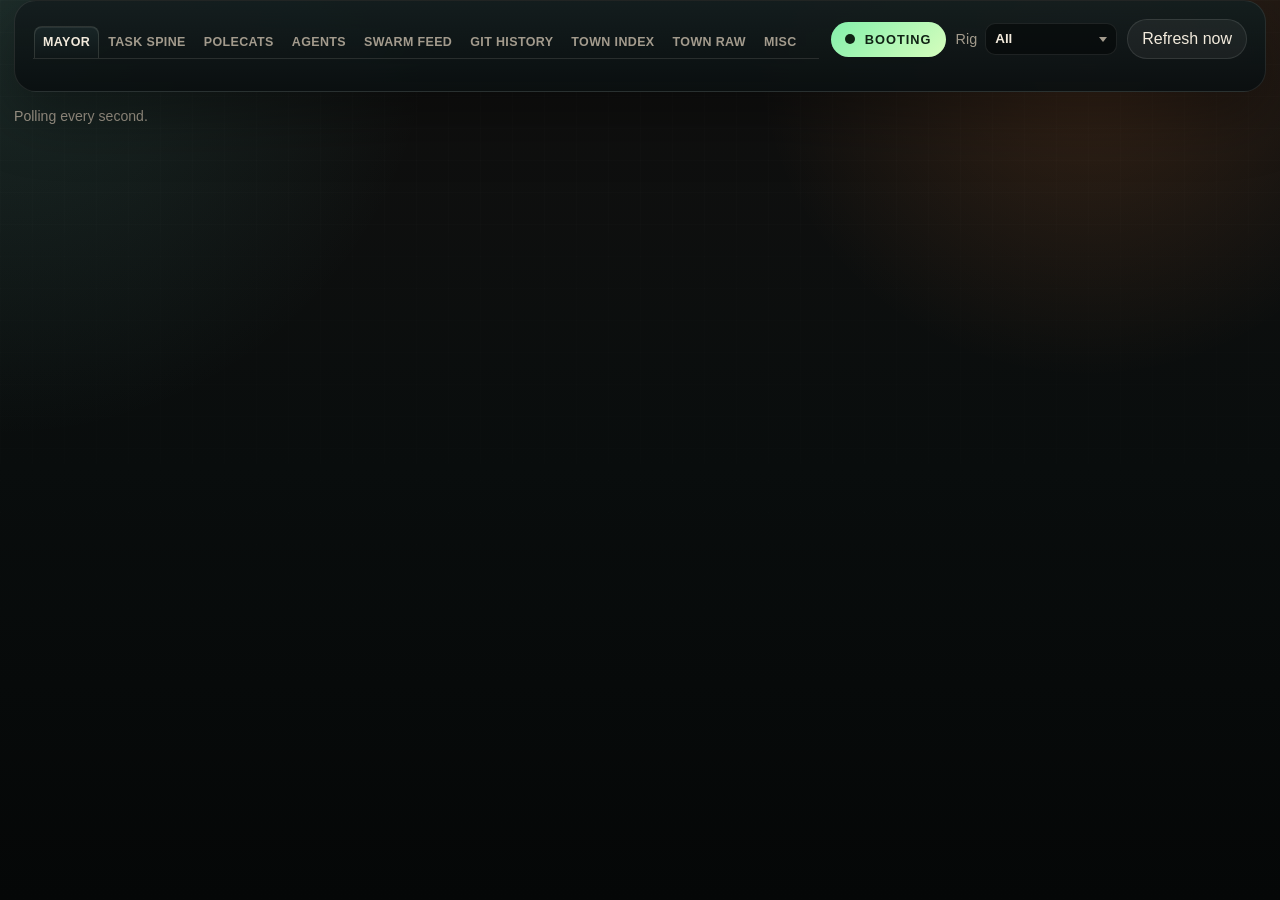
==== commit c883dca0: "Add contextual rig controls" ====
--- a/frontend/index.html
+++ b/frontend/index.html
@@ -41,18 +41,29 @@
           <button id="tab-button-misc" class="surface-tab" type="button" role="tab" aria-selected="false" aria-controls="tab-misc" data-tab-target="misc">Misc</button>
         </div>
         <div class="toolbar control-surface-toolbar">
-          <button id="gt-control-button" type="button" hidden>Run GT</button>
+          <button id="gt-control-button" class="gt-control-button" type="button" hidden>Run GT</button>
           <div class="live-pill" id="live-pill" tabindex="0" aria-describedby="live-pill-tooltip">
             <span class="pulse"></span>
             <span id="live-label">Booting</span>
             <div class="pill-tooltip" id="live-pill-tooltip" role="tooltip"></div>
           </div>
-          <label class="filter-group" for="scope-select">
-            <span>Rig</span>
-            <select id="scope-select">
-              <option value="all">All</option>
-            </select>
-          </label>
+          <div class="filter-group rig-filter" id="scope-dropdown">
+            <span id="scope-dropdown-label">Rig</span>
+            <div class="app-dropdown" id="scope-menu-root">
+              <button
+                id="scope-menu-button"
+                class="app-dropdown-trigger"
+                type="button"
+                aria-haspopup="menu"
+                aria-expanded="false"
+                aria-labelledby="scope-dropdown-label scope-menu-value"
+              >
+                <span id="scope-menu-value">All</span>
+                <span class="app-dropdown-caret" aria-hidden="true"></span>
+              </button>
+              <div id="scope-menu" class="app-dropdown-menu" role="menu" hidden></div>
+            </div>
+          </div>
           <button id="refresh-button" type="button">Refresh now</button>
         </div>
       </div>
--- a/frontend/static/css/app.css
+++ b/frontend/static/css/app.css
@@ -302,6 +302,11 @@
     .live-pill.loading {
       background: linear-gradient(135deg, var(--ice), #dbe7ff);
       color: #0e1d38;
+    }
+
+    .live-pill.partial {
+      background: linear-gradient(135deg, #f3cb7a, #fff0c0);
+      color: #2b1b05;
     }
 
     .live-pill.stopped {
@@ -390,7 +395,7 @@
 
     .metrics-panel {
       margin-bottom: 16px;
-      overflow: hidden;
+      overflow: visible;
       flex: 0 0 auto;
     }
 
@@ -406,6 +411,7 @@
       flex-wrap: nowrap;
       min-width: 0;
       overflow-x: auto;
+      overflow-y: hidden;
       padding: 0 1px;
       border-bottom: 1px solid rgba(230, 225, 211, 0.13);
     }
@@ -646,6 +652,193 @@
       width: auto;
       min-width: 170px;
       padding-right: 34px;
+    }
+
+    .rig-filter {
+      position: relative;
+      z-index: 30;
+    }
+
+    .app-dropdown {
+      position: relative;
+      width: max-content;
+      min-width: 132px;
+      max-width: min(360px, calc(100vw - 36px));
+    }
+
+    .app-dropdown-trigger {
+      width: auto;
+      min-width: 132px;
+      max-width: 100%;
+      min-height: 32px;
+      display: inline-flex;
+      align-items: center;
+      justify-content: space-between;
+      gap: 8px;
+      border-radius: 10px;
+      padding: 7px 9px;
+      background: rgba(4, 7, 8, 0.58);
+      border-color: rgba(255, 255, 255, 0.09);
+      color: var(--text);
+      font-size: 0.84rem;
+      font-weight: 700;
+      line-height: 1;
+    }
+
+    #scope-menu-value {
+      overflow: hidden;
+      text-overflow: ellipsis;
+      white-space: nowrap;
+    }
+
+    .app-dropdown-trigger:hover:enabled {
+      transform: none;
+      background: rgba(255, 255, 255, 0.075);
+      border-color: rgba(255, 255, 255, 0.16);
+    }
+
+    .app-dropdown-trigger:focus-visible {
+      outline: 2px solid rgba(96, 211, 197, 0.64);
+      outline-offset: 2px;
+    }
+
+    .app-dropdown-caret {
+      width: 0;
+      height: 0;
+      border-left: 4px solid transparent;
+      border-right: 4px solid transparent;
+      border-top: 5px solid var(--muted);
+      transition: transform 120ms ease;
+      flex: 0 0 auto;
+    }
+
+    .app-dropdown.open .app-dropdown-caret {
+      transform: rotate(180deg);
+    }
+
+    .app-dropdown-menu {
+      position: absolute;
+      right: 0;
+      top: calc(100% + 8px);
+      z-index: 50;
+      width: max-content;
+      min-width: max(240px, 100%);
+      max-width: min(460px, calc(100vw - 36px));
+      max-height: min(420px, calc(100vh - 130px));
+      overflow-y: auto;
+      padding: 6px;
+      border-radius: 14px;
+      border: 1px solid rgba(255, 255, 255, 0.09);
+      background: rgba(9, 13, 14, 0.98);
+      box-shadow: var(--shadow);
+    }
+
+    .app-dropdown-menu[hidden] {
+      display: none;
+    }
+
+    .app-dropdown-row {
+      display: grid;
+      grid-template-columns: minmax(max-content, 1fr) 58px;
+      align-items: center;
+      gap: 6px;
+    }
+
+    .app-dropdown-row + .app-dropdown-row,
+    .app-dropdown-item + .app-dropdown-row,
+    .app-dropdown-row + .app-dropdown-item,
+    .app-dropdown-item + .app-dropdown-item {
+      margin-top: 3px;
+    }
+
+    .app-dropdown-item {
+      width: 100%;
+      display: grid;
+      grid-template-columns: max-content auto;
+      align-items: center;
+      gap: 12px;
+      padding: 9px 10px;
+      border: 1px solid transparent;
+      border-radius: 8px;
+      background: transparent;
+      color: var(--text);
+      text-align: left;
+      line-height: 1.2;
+      box-shadow: none;
+    }
+
+    .app-dropdown-item-main {
+      min-width: 0;
+    }
+
+    .app-dropdown-item:hover:enabled,
+    .app-dropdown-item:focus-visible {
+      transform: none;
+      background: rgba(255, 255, 255, 0.07);
+      border-color: rgba(255, 255, 255, 0.08);
+      outline: none;
+    }
+
+    .app-dropdown-item[aria-checked="true"] {
+      background: rgba(96, 211, 197, 0.11);
+      border-color: rgba(96, 211, 197, 0.18);
+    }
+
+    .app-dropdown-item:disabled {
+      opacity: 0.52;
+      cursor: default;
+    }
+
+    .app-dropdown-action {
+      width: 58px;
+      min-width: 58px;
+      height: 30px;
+      display: inline-flex;
+      align-items: center;
+      justify-content: center;
+      padding: 0;
+      border-radius: 8px;
+      background: rgba(255, 255, 255, 0.045);
+      color: var(--text);
+      font-size: 0.7rem;
+      font-weight: 900;
+      line-height: 1;
+      text-transform: uppercase;
+      box-shadow: none;
+    }
+
+    .app-dropdown-action:hover:enabled,
+    .app-dropdown-action:focus-visible {
+      transform: none;
+      background: rgba(255, 255, 255, 0.1);
+      border-color: rgba(255, 255, 255, 0.16);
+      outline: none;
+    }
+
+    .app-dropdown-action.ready {
+      background: rgba(96, 211, 197, 0.14);
+      border-color: rgba(96, 211, 197, 0.24);
+      color: #d7fff9;
+    }
+
+    .app-dropdown-action.danger {
+      background: rgba(255, 103, 103, 0.13);
+      border-color: rgba(255, 103, 103, 0.24);
+      color: #ffd8d8;
+    }
+
+    .app-dropdown-item-label {
+      min-width: 0;
+      overflow: hidden;
+      text-overflow: ellipsis;
+      white-space: nowrap;
+      font-weight: 700;
+    }
+
+    .app-dropdown-item-meta {
+      color: var(--muted);
+      font-size: 0.78rem;
+      white-space: nowrap;
     }
 
     .toggle {
@@ -1717,13 +1910,19 @@
     }
 
     .codex-item.user .codex-bubble {
-      background: rgba(243, 203, 122, 0.08);
-      border-color: rgba(243, 203, 122, 0.18);
+      justify-self: start;
+      width: fit-content;
+      max-width: min(100%, 88ch);
+      background: rgba(243, 203, 122, 0.16);
+      border-color: rgba(243, 203, 122, 0.34);
     }
 
     .codex-item.assistant .codex-bubble {
-      background: rgba(96, 211, 197, 0.07);
-      border-color: rgba(96, 211, 197, 0.14);
+      justify-self: start;
+      width: fit-content;
+      max-width: min(100%, 88ch);
+      background: rgba(96, 211, 197, 0.15);
+      border-color: rgba(96, 211, 197, 0.3);
     }
 
     .codex-item.tool_call .codex-bubble,
